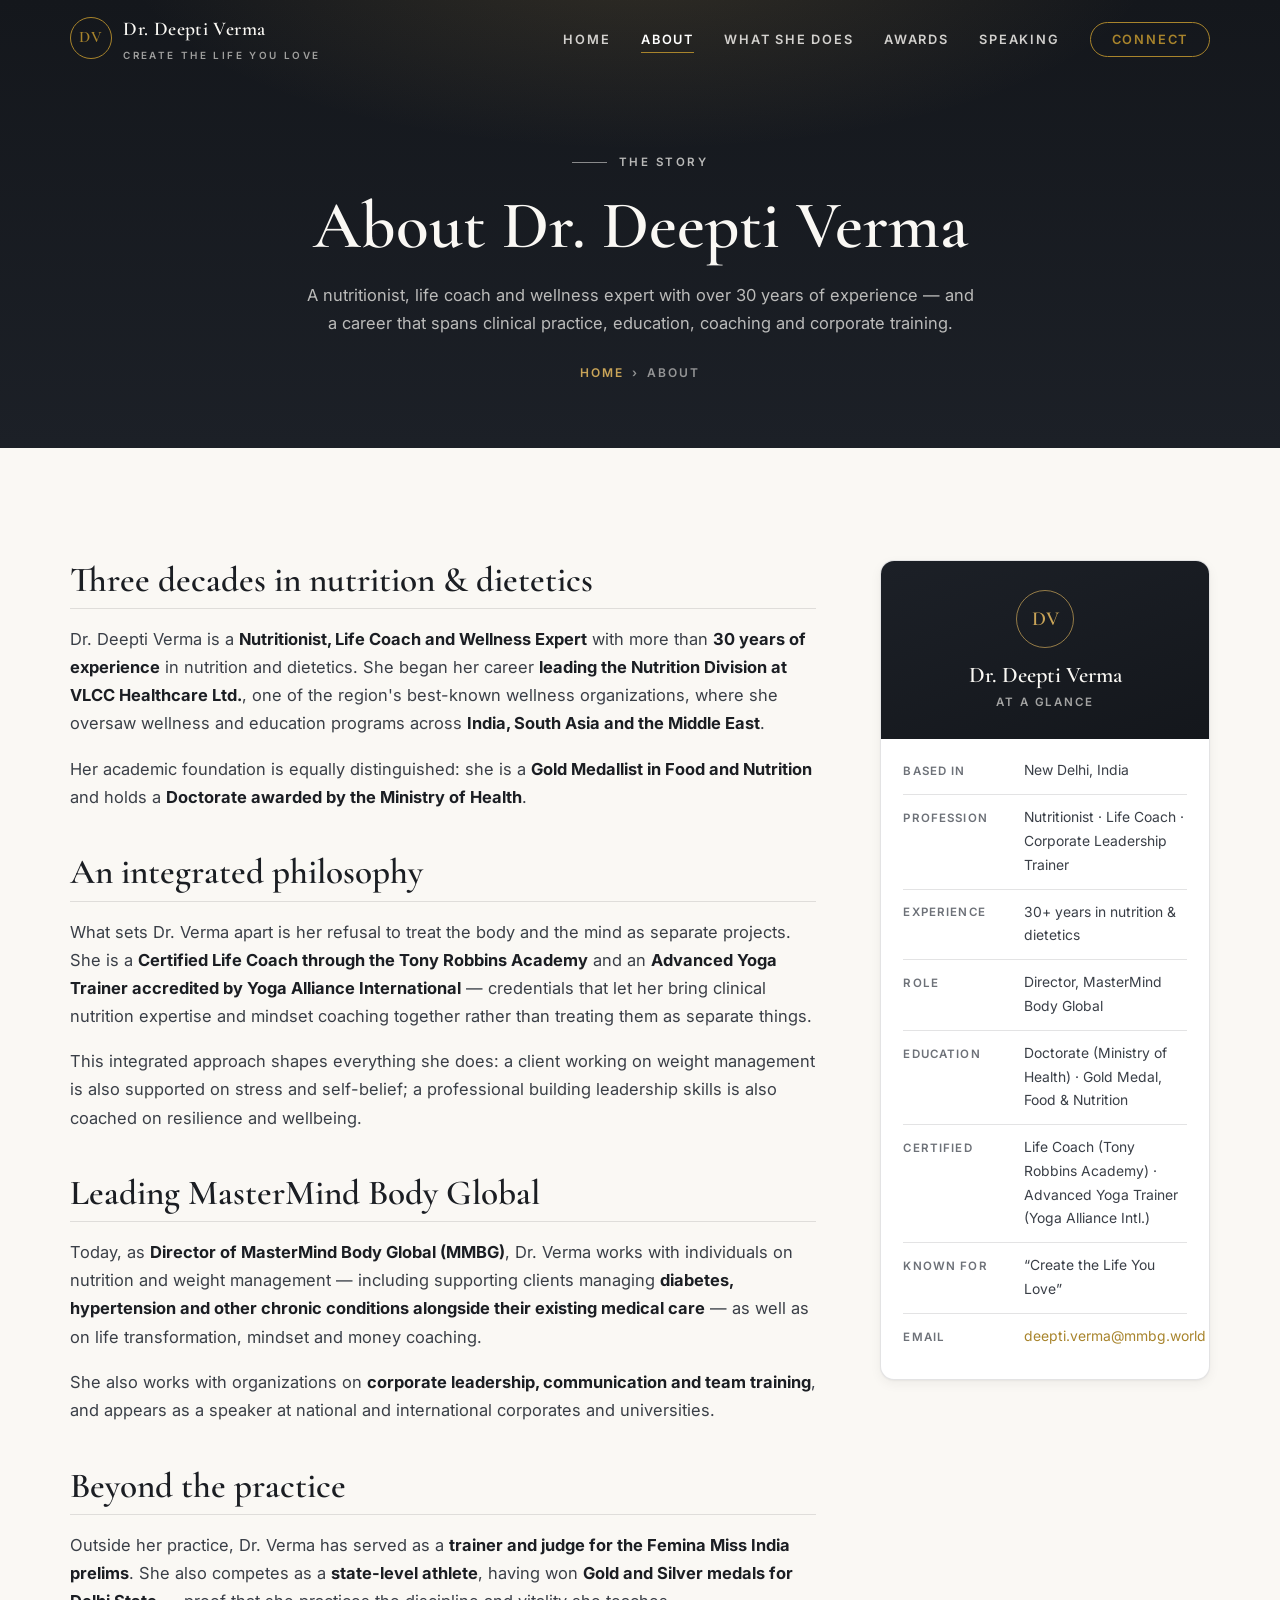
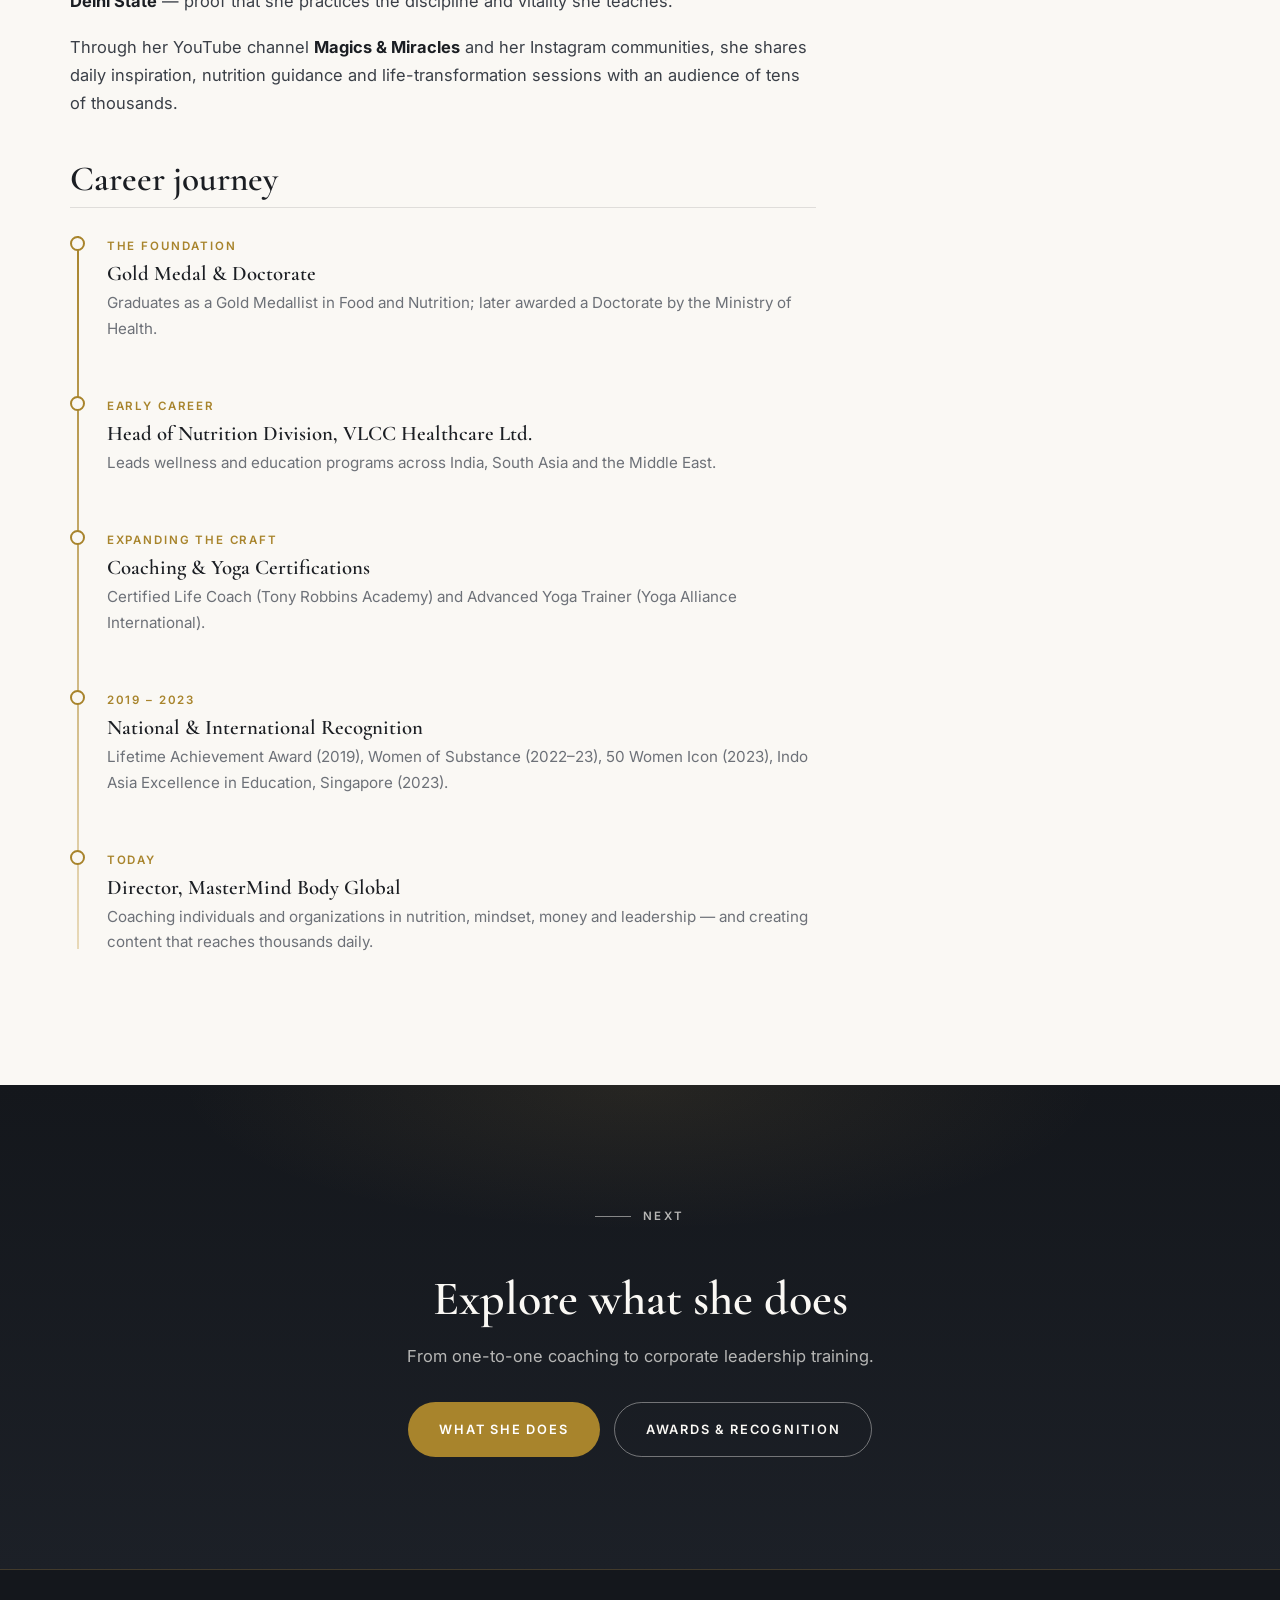
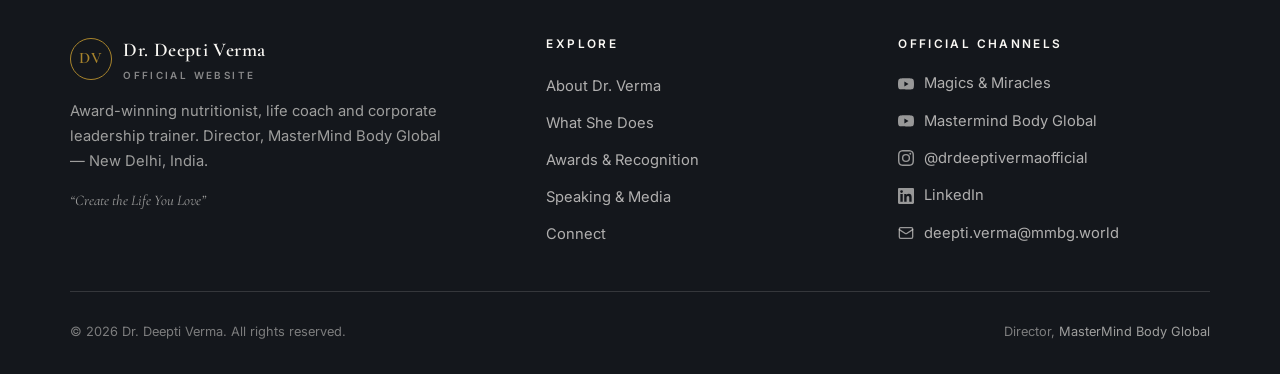
==== about/index.html @ 3877b1cb "Build official personal website for Dr. Deepti Verma Multi-page static site (home, about, services, " ====
<!DOCTYPE html>
<html lang="en">
<head>
  <meta charset="UTF-8">
  <meta name="viewport" content="width=device-width, initial-scale=1.0">
  <title>About — Dr. Deepti Verma | Nutritionist, Life Coach &amp; Wellness Expert</title>
  <meta name="description" content="The story of Dr. Deepti Verma — 30+ years in nutrition and dietetics, from leading the Nutrition Division at VLCC Healthcare to directing MasterMind Body Global. Doctorate, Gold Medallist, certified life coach and yoga trainer.">
  <link rel="canonical" href="https://www.drdeeptiverma.world/about/">
  <meta property="og:type" content="profile">
  <meta property="og:title" content="About Dr. Deepti Verma">
  <meta property="og:description" content="30+ years in nutrition and dietetics. Doctorate from the Ministry of Health, Certified Life Coach (Tony Robbins Academy), Director of MasterMind Body Global.">
  <meta property="og:url" content="https://www.drdeeptiverma.world/about/">
  <link rel="icon" type="image/svg+xml" href="../assets/favicon.svg">
  <link rel="preconnect" href="https://fonts.googleapis.com">
  <link rel="preconnect" href="https://fonts.gstatic.com" crossorigin>
  <link href="https://fonts.googleapis.com/css2?family=Cormorant+Garamond:ital,wght@0,500;0,600;1,500&family=Inter:wght@400;500;600&display=swap" rel="stylesheet">
  <link rel="stylesheet" href="../assets/css/style.css">
</head>
<body>

  <header class="site-header header-on-dark">
    <div class="wrap nav-bar">
      <a class="brand" href="../">
        <span class="seal">DV</span>
        <span>
          <span class="brand-name">Dr. Deepti Verma</span>
          <span class="brand-sub">Create the Life You Love</span>
        </span>
      </a>
      <nav aria-label="Primary">
        <ul class="nav-links" id="nav-links">
          <li><a href="../">Home</a></li>
          <li><a href="./" class="active">About</a></li>
          <li><a href="../services/">What She Does</a></li>
          <li><a href="../awards/">Awards</a></li>
          <li><a href="../speaking/">Speaking</a></li>
          <li><a href="../connect/" class="nav-cta">Connect</a></li>
        </ul>
      </nav>
      <button class="nav-toggle" aria-label="Open menu" aria-expanded="false" aria-controls="nav-links">
        <span></span><span></span><span></span>
      </button>
    </div>
  </header>

  <main>
    <section class="page-hero">
      <div class="wrap">
        <p class="eyebrow" style="justify-content: center;">The Story</p>
        <h1>About Dr. Deepti Verma</h1>
        <p>
          A nutritionist, life coach and wellness expert with over 30 years of experience —
          and a career that spans clinical practice, education, coaching and corporate training.
        </p>
        <nav class="breadcrumb" aria-label="Breadcrumb"><a href="../">Home</a><span>›</span><span>About</span></nav>
      </div>
    </section>

    <section class="section">
      <div class="wrap about-layout">
        <article class="article reveal">
          <h2>Three decades in nutrition &amp; dietetics</h2>
          <p>
            Dr. Deepti Verma is a <strong>Nutritionist, Life Coach and Wellness Expert</strong> with more than
            <strong>30 years of experience</strong> in nutrition and dietetics. She began her career
            <strong>leading the Nutrition Division at VLCC Healthcare Ltd.</strong>, one of the region's
            best-known wellness organizations, where she oversaw wellness and education programs across
            <strong>India, South Asia and the Middle East</strong>.
          </p>
          <p>
            Her academic foundation is equally distinguished: she is a <strong>Gold Medallist in Food and
            Nutrition</strong> and holds a <strong>Doctorate awarded by the Ministry of Health</strong>.
          </p>

          <h2>An integrated philosophy</h2>
          <p>
            What sets Dr. Verma apart is her refusal to treat the body and the mind as separate projects.
            She is a <strong>Certified Life Coach through the Tony Robbins Academy</strong> and an
            <strong>Advanced Yoga Trainer accredited by Yoga Alliance International</strong> — credentials
            that let her bring clinical nutrition expertise and mindset coaching together rather than
            treating them as separate things.
          </p>
          <p>
            This integrated approach shapes everything she does: a client working on weight management is
            also supported on stress and self-belief; a professional building leadership skills is also
            coached on resilience and wellbeing.
          </p>

          <h2>Leading MasterMind Body Global</h2>
          <p>
            Today, as <strong>Director of MasterMind Body Global (MMBG)</strong>, Dr. Verma works with
            individuals on nutrition and weight management — including supporting clients managing
            <strong>diabetes, hypertension and other chronic conditions alongside their existing medical
            care</strong> — as well as on life transformation, mindset and money coaching.
          </p>
          <p>
            She also works with organizations on <strong>corporate leadership, communication and team
            training</strong>, and appears as a speaker at national and international corporates and
            universities.
          </p>

          <h2>Beyond the practice</h2>
          <p>
            Outside her practice, Dr. Verma has served as a <strong>trainer and judge for the Femina Miss
            India prelims</strong>. She also competes as a <strong>state-level athlete</strong>, having won
            <strong>Gold and Silver medals for Delhi State</strong> — proof that she practices the
            discipline and vitality she teaches.
          </p>
          <p>
            Through her YouTube channel <strong>Magics &amp; Miracles</strong> and her Instagram
            communities, she shares daily inspiration, nutrition guidance and life-transformation
            sessions with an audience of tens of thousands.
          </p>

          <h2>Career journey</h2>
          <ul class="timeline">
            <li>
              <span class="t-label">The Foundation</span>
              <h3>Gold Medal &amp; Doctorate</h3>
              <p>Graduates as a Gold Medallist in Food and Nutrition; later awarded a Doctorate by the Ministry of Health.</p>
            </li>
            <li>
              <span class="t-label">Early Career</span>
              <h3>Head of Nutrition Division, VLCC Healthcare Ltd.</h3>
              <p>Leads wellness and education programs across India, South Asia and the Middle East.</p>
            </li>
            <li>
              <span class="t-label">Expanding the Craft</span>
              <h3>Coaching &amp; Yoga Certifications</h3>
              <p>Certified Life Coach (Tony Robbins Academy) and Advanced Yoga Trainer (Yoga Alliance International).</p>
            </li>
            <li>
              <span class="t-label">2019 – 2023</span>
              <h3>National &amp; International Recognition</h3>
              <p>Lifetime Achievement Award (2019), Women of Substance (2022–23), 50 Women Icon (2023), Indo Asia Excellence in Education, Singapore (2023).</p>
            </li>
            <li>
              <span class="t-label">Today</span>
              <h3>Director, MasterMind Body Global</h3>
              <p>Coaching individuals and organizations in nutrition, mindset, money and leadership — and creating content that reaches thousands daily.</p>
            </li>
          </ul>
        </article>

        <aside>
          <div class="infobox reveal">
            <div class="infobox-head">
              <div class="seal">DV</div>
              <h3>Dr. Deepti Verma</h3>
              <p>At a Glance</p>
            </div>
            <dl>
              <div class="row"><dt>Based in</dt><dd>New Delhi, India</dd></div>
              <div class="row"><dt>Profession</dt><dd>Nutritionist · Life Coach · Corporate Leadership Trainer</dd></div>
              <div class="row"><dt>Experience</dt><dd>30+ years in nutrition &amp; dietetics</dd></div>
              <div class="row"><dt>Role</dt><dd>Director, MasterMind Body Global</dd></div>
              <div class="row"><dt>Education</dt><dd>Doctorate (Ministry of Health) · Gold Medal, Food &amp; Nutrition</dd></div>
              <div class="row"><dt>Certified</dt><dd>Life Coach (Tony Robbins Academy) · Advanced Yoga Trainer (Yoga Alliance Intl.)</dd></div>
              <div class="row"><dt>Known for</dt><dd>“Create the Life You Love”</dd></div>
              <div class="row"><dt>Email</dt><dd><a href="mailto:deepti.verma@mmbg.world">deepti.verma@mmbg.world</a></dd></div>
            </dl>
          </div>
        </aside>
      </div>
    </section>

    <section class="section dark cta-band">
      <div class="wrap reveal">
        <p class="eyebrow" style="justify-content: center;">Next</p>
        <h2>Explore what she does</h2>
        <p>From one-to-one coaching to corporate leadership training.</p>
        <div class="hero-actions" style="margin-top: 0;">
          <a class="btn btn-gold" href="../services/">What She Does</a>
          <a class="btn btn-outline-light" href="../awards/">Awards &amp; Recognition</a>
        </div>
      </div>
    </section>
  </main>

  <footer class="site-footer">
    <div class="wrap">
      <div class="footer-grid">
        <div class="footer-brand">
          <a class="brand" href="../">
            <span class="seal">DV</span>
            <span>
              <span class="brand-name">Dr. Deepti Verma</span>
              <span class="brand-sub" style="color: rgba(250,248,244,0.5);">Official Website</span>
            </span>
          </a>
          <p>Award-winning nutritionist, life coach and corporate leadership trainer.
             Director, MasterMind Body Global — New Delhi, India.</p>
          <p class="footer-motto">“Create the Life You Love”</p>
        </div>
        <div>
          <h4>Explore</h4>
          <ul class="footer-links">
            <li><a href="./">About Dr. Verma</a></li>
            <li><a href="../services/">What She Does</a></li>
            <li><a href="../awards/">Awards &amp; Recognition</a></li>
            <li><a href="../speaking/">Speaking &amp; Media</a></li>
            <li><a href="../connect/">Connect</a></li>
          </ul>
        </div>
        <div>
          <h4>Official Channels</h4>
          <ul class="footer-links">
            <li><a href="https://www.youtube.com/@magicsmiraclesbydrdeeptiverma" target="_blank" rel="noopener">
              <svg viewBox="0 0 24 24" fill="currentColor" aria-hidden="true"><path d="M23.5 6.19a3.02 3.02 0 0 0-2.12-2.14C19.5 3.55 12 3.55 12 3.55s-7.5 0-9.38.5A3.02 3.02 0 0 0 .5 6.19C0 8.07 0 12 0 12s0 3.93.5 5.81a3.02 3.02 0 0 0 2.12 2.14c1.88.5 9.38.5 9.38.5s7.5 0 9.38-.5a3.02 3.02 0 0 0 2.12-2.14C24 15.93 24 12 24 12s0-3.93-.5-5.81zM9.55 15.57V8.43L15.82 12l-6.27 3.57z"/></svg>
              Magics &amp; Miracles</a></li>
            <li><a href="https://www.youtube.com/@MASTERMINDBODYGLOBAL" target="_blank" rel="noopener">
              <svg viewBox="0 0 24 24" fill="currentColor" aria-hidden="true"><path d="M23.5 6.19a3.02 3.02 0 0 0-2.12-2.14C19.5 3.55 12 3.55 12 3.55s-7.5 0-9.38.5A3.02 3.02 0 0 0 .5 6.19C0 8.07 0 12 0 12s0 3.93.5 5.81a3.02 3.02 0 0 0 2.12 2.14c1.88.5 9.38.5 9.38.5s7.5 0 9.38-.5a3.02 3.02 0 0 0 2.12-2.14C24 15.93 24 12 24 12s0-3.93-.5-5.81zM9.55 15.57V8.43L15.82 12l-6.27 3.57z"/></svg>
              Mastermind Body Global</a></li>
            <li><a href="https://www.instagram.com/drdeeptivermaofficial" target="_blank" rel="noopener">
              <svg viewBox="0 0 24 24" fill="currentColor" aria-hidden="true"><path d="M12 2.16c3.2 0 3.58.01 4.85.07 1.17.05 1.8.25 2.23.41.56.22.96.48 1.38.9.42.42.68.82.9 1.38.16.42.36 1.06.41 2.23.06 1.27.07 1.65.07 4.85s-.01 3.58-.07 4.85c-.05 1.17-.25 1.8-.41 2.23-.22.56-.48.96-.9 1.38-.42.42-.82.68-1.38.9-.42.16-1.06.36-2.23.41-1.27.06-1.65.07-4.85.07s-3.58-.01-4.85-.07c-1.17-.05-1.8-.25-2.23-.41a3.72 3.72 0 0 1-1.38-.9 3.72 3.72 0 0 1-.9-1.38c-.16-.42-.36-1.06-.41-2.23-.06-1.27-.07-1.65-.07-4.85s.01-3.58.07-4.85c.05-1.17.25-1.8.41-2.23.22-.56.48-.96.9-1.38.42-.42.82-.68 1.38-.9.42-.16 1.06-.36 2.23-.41 1.27-.06 1.65-.07 4.85-.07zM12 0C8.74 0 8.33.01 7.05.07 5.78.13 4.9.33 4.14.63a5.88 5.88 0 0 0-2.13 1.38A5.88 5.88 0 0 0 .63 4.14C.33 4.9.13 5.78.07 7.05.01 8.33 0 8.74 0 12s.01 3.67.07 4.95c.06 1.27.26 2.15.56 2.91.3.79.72 1.46 1.38 2.13a5.88 5.88 0 0 0 2.13 1.38c.76.3 1.64.5 2.91.56C8.33 23.99 8.74 24 12 24s3.67-.01 4.95-.07c1.27-.06 2.15-.26 2.91-.56a5.88 5.88 0 0 0 2.13-1.38 5.88 5.88 0 0 0 1.38-2.13c.3-.76.5-1.64.56-2.91.06-1.28.07-1.69.07-4.95s-.01-3.67-.07-4.95c-.06-1.27-.26-2.15-.56-2.91a5.88 5.88 0 0 0-1.38-2.13A5.88 5.88 0 0 0 19.86.63c-.76-.3-1.64-.5-2.91-.56C15.67.01 15.26 0 12 0zm0 5.84A6.16 6.16 0 1 0 12 18.16 6.16 6.16 0 0 0 12 5.84zm0 10.16A4 4 0 1 1 12 8a4 4 0 0 1 0 8zm6.4-11.85a1.44 1.44 0 1 1 0 2.88 1.44 1.44 0 0 1 0-2.88z"/></svg>
              @drdeeptivermaofficial</a></li>
            <li><a href="https://www.linkedin.com/in/deepti-verma-950991370/" target="_blank" rel="noopener">
              <svg viewBox="0 0 24 24" fill="currentColor" aria-hidden="true"><path d="M20.45 20.45h-3.55v-5.57c0-1.33-.03-3.04-1.85-3.04-1.86 0-2.14 1.45-2.14 2.94v5.67H9.35V9h3.41v1.56h.05a3.74 3.74 0 0 1 3.37-1.85c3.6 0 4.27 2.37 4.27 5.46v6.28zM5.34 7.43a2.06 2.06 0 1 1 0-4.12 2.06 2.06 0 0 1 0 4.12zM7.12 20.45H3.56V9h3.56v11.45zM22.23 0H1.77C.79 0 0 .77 0 1.72v20.55C0 23.23.79 24 1.77 24h20.45c.98 0 1.78-.77 1.78-1.72V1.72C24 .77 23.2 0 22.23 0z"/></svg>
              LinkedIn</a></li>
            <li><a href="mailto:deepti.verma@mmbg.world">
              <svg viewBox="0 0 24 24" fill="none" stroke="currentColor" stroke-width="2" stroke-linecap="round" stroke-linejoin="round" aria-hidden="true"><rect x="2" y="4" width="20" height="16" rx="2"/><path d="m22 7-8.97 5.7a1.94 1.94 0 0 1-2.06 0L2 7"/></svg>
              deepti.verma@mmbg.world</a></li>
          </ul>
        </div>
      </div>
      <div class="footer-bottom">
        <span>© <span data-year>2026</span> Dr. Deepti Verma. All rights reserved.</span>
        <span>Director, <a href="https://mmbg.world" target="_blank" rel="noopener">MasterMind Body Global</a></span>
      </div>
    </div>
  </footer>

  <script src="../assets/js/main.js"></script>
</body>
</html>
---- assets/css/style.css ----
/* ==========================================================================
   Dr. Deepti Verma — Official Personal Website
   Elegant editorial design system
   ========================================================================== */

:root {
  --ink: #1b1e23;
  --ink-soft: #3a3f47;
  --muted: #6d7178;
  --paper: #faf8f4;
  --paper-2: #f2eee6;
  --card: #ffffff;
  --dark: #14171c;
  --dark-2: #1c2027;
  --gold: #a8842c;
  --gold-bright: #c9a458;
  --gold-pale: #e8d9b8;
  --line: rgba(27, 30, 35, 0.12);
  --line-dark: rgba(250, 248, 244, 0.14);
  --serif: "Cormorant Garamond", "Times New Roman", serif;
  --sans: "Inter", "Segoe UI", Arial, sans-serif;
  --shadow-sm: 0 1px 2px rgba(20, 23, 28, 0.05), 0 4px 12px rgba(20, 23, 28, 0.05);
  --shadow-md: 0 2px 6px rgba(20, 23, 28, 0.06), 0 14px 34px rgba(20, 23, 28, 0.1);
  --radius: 14px;
  --wrap: 1140px;
}

*,
*::before,
*::after { box-sizing: border-box; margin: 0; padding: 0; }

html { scroll-behavior: smooth; }

body {
  font-family: var(--sans);
  font-size: 16.5px;
  line-height: 1.7;
  color: var(--ink);
  background: var(--paper);
  -webkit-font-smoothing: antialiased;
  text-rendering: optimizeLegibility;
}

img { max-width: 100%; display: block; }

a { color: var(--gold); text-decoration: none; }
a:hover { color: var(--ink); }

.wrap {
  width: min(var(--wrap), calc(100% - 2.5rem));
  margin-inline: auto;
}

/* --------------------------------------------------------------------------
   Typography
   -------------------------------------------------------------------------- */

h1, h2, h3, .display {
  font-family: var(--serif);
  font-weight: 600;
  line-height: 1.12;
  color: inherit;
}

.eyebrow {
  display: inline-flex;
  align-items: center;
  gap: 0.75rem;
  font-size: 0.72rem;
  font-weight: 600;
  letter-spacing: 0.22em;
  text-transform: uppercase;
  color: var(--gold);
}

.eyebrow::before {
  content: "";
  width: 2.2rem;
  height: 1px;
  background: currentColor;
  opacity: 0.7;
}

.section-head { max-width: 44rem; margin-bottom: 2.75rem; }
.section-head h2 { font-size: clamp(2rem, 4vw, 2.9rem); margin: 0.9rem 0 0.9rem; }
.section-head p { color: var(--muted); font-size: 1.02rem; }

.center { text-align: center; }
.center .section-head { margin-inline: auto; }
.center .eyebrow { justify-content: center; }

/* --------------------------------------------------------------------------
   Header / navigation
   -------------------------------------------------------------------------- */

.site-header {
  position: fixed;
  inset: 0 0 auto 0;
  z-index: 60;
  transition: background 0.35s ease, box-shadow 0.35s ease, border-color 0.35s ease;
  border-bottom: 1px solid transparent;
}

.site-header.solid {
  background: rgba(250, 248, 244, 0.92);
  backdrop-filter: blur(14px);
  -webkit-backdrop-filter: blur(14px);
  border-bottom-color: var(--line);
}

.nav-bar {
  display: flex;
  align-items: center;
  justify-content: space-between;
  gap: 1rem;
  height: 76px;
}

.brand {
  display: inline-flex;
  align-items: center;
  gap: 0.7rem;
  color: inherit;
}
.brand:hover { color: inherit; }

.brand .seal {
  width: 42px;
  height: 42px;
  border-radius: 50%;
  border: 1px solid var(--gold);
  display: grid;
  place-items: center;
  font-family: var(--serif);
  font-size: 1rem;
  font-weight: 600;
  color: var(--gold);
  letter-spacing: 0.04em;
  flex: none;
}

.brand .brand-name {
  font-family: var(--serif);
  font-size: 1.22rem;
  font-weight: 600;
  letter-spacing: 0.02em;
  white-space: nowrap;
}

.brand .brand-sub {
  display: block;
  font-family: var(--sans);
  font-size: 0.62rem;
  font-weight: 600;
  letter-spacing: 0.24em;
  text-transform: uppercase;
  color: var(--muted);
  margin-top: 0.05rem;
}

.nav-links {
  display: flex;
  align-items: center;
  gap: 1.9rem;
  list-style: none;
}

.nav-links a {
  font-size: 0.8rem;
  font-weight: 600;
  letter-spacing: 0.14em;
  text-transform: uppercase;
  color: var(--ink-soft);
  padding: 0.4rem 0;
  position: relative;
}

.nav-links a::after {
  content: "";
  position: absolute;
  left: 0;
  bottom: 0;
  width: 100%;
  height: 1.5px;
  background: var(--gold);
  transform: scaleX(0);
  transform-origin: left;
  transition: transform 0.3s ease;
}

.nav-links a:hover { color: var(--ink); }
.nav-links a:hover::after,
.nav-links a.active::after { transform: scaleX(1); }
.nav-links a.active { color: var(--ink); }

.nav-cta {
  border: 1px solid var(--gold);
  border-radius: 999px;
  padding: 0.55rem 1.3rem !important;
  color: var(--gold) !important;
  transition: background 0.3s ease, color 0.3s ease;
}
.nav-cta::after { display: none; }
.nav-cta:hover { background: var(--gold); color: #fff !important; }

/* header over dark hero (before scroll) */
.header-on-dark:not(.solid) .nav-links a { color: rgba(250, 248, 244, 0.82); }
.header-on-dark:not(.solid) .nav-links a:hover,
.header-on-dark:not(.solid) .nav-links a.active { color: #fff; }
.header-on-dark:not(.solid) .brand { color: #faf8f4; }
.header-on-dark:not(.solid) .brand .brand-sub { color: rgba(250, 248, 244, 0.6); }
.header-on-dark:not(.solid) .nav-toggle span { background: #faf8f4; }

.nav-toggle {
  display: none;
  flex-direction: column;
  justify-content: center;
  gap: 5px;
  width: 44px;
  height: 44px;
  padding: 10px;
  background: none;
  border: 0;
  cursor: pointer;
  z-index: 70;
}

.nav-toggle span {
  display: block;
  height: 2px;
  width: 100%;
  background: var(--ink);
  border-radius: 2px;
  transition: transform 0.3s ease, opacity 0.3s ease;
}

/* --------------------------------------------------------------------------
   Hero (home)
   -------------------------------------------------------------------------- */

.hero {
  position: relative;
  background:
    radial-gradient(ellipse 70% 55% at 50% -5%, rgba(201, 164, 88, 0.16), transparent 60%),
    radial-gradient(ellipse 45% 40% at 85% 100%, rgba(201, 164, 88, 0.08), transparent 65%),
    linear-gradient(180deg, var(--dark) 0%, var(--dark-2) 100%);
  color: #faf8f4;
  text-align: center;
  padding: clamp(9rem, 16vh, 12rem) 0 clamp(5rem, 9vh, 7.5rem);
  overflow: hidden;
}

.hero::before {
  content: "";
  position: absolute;
  inset: 0;
  background-image:
    linear-gradient(rgba(250, 248, 244, 0.03) 1px, transparent 1px),
    linear-gradient(90deg, rgba(250, 248, 244, 0.03) 1px, transparent 1px);
  background-size: 72px 72px;
  mask-image: radial-gradient(ellipse 80% 70% at 50% 30%, #000 30%, transparent 75%);
  -webkit-mask-image: radial-gradient(ellipse 80% 70% at 50% 30%, #000 30%, transparent 75%);
  pointer-events: none;
}

.hero > .wrap { position: relative; }

.hero .hero-seal {
  width: 84px;
  height: 84px;
  margin: 0 auto 1.9rem;
  border-radius: 50%;
  border: 1px solid rgba(201, 164, 88, 0.65);
  outline: 1px solid rgba(201, 164, 88, 0.22);
  outline-offset: 5px;
  display: grid;
  place-items: center;
  font-family: var(--serif);
  font-size: 1.7rem;
  font-weight: 600;
  color: var(--gold-bright);
}

.hero .hero-kicker {
  font-size: 0.78rem;
  font-weight: 600;
  letter-spacing: 0.32em;
  text-transform: uppercase;
  color: var(--gold-bright);
}

.hero h1 {
  font-size: clamp(3rem, 9vw, 5.6rem);
  font-weight: 600;
  margin: 1.1rem 0 0.6rem;
  letter-spacing: 0.01em;
}

.hero .hero-motto {
  font-family: var(--serif);
  font-style: italic;
  font-size: clamp(1.25rem, 2.6vw, 1.7rem);
  color: var(--gold-pale);
}

.hero .hero-sub {
  max-width: 40rem;
  margin: 1.4rem auto 0;
  color: rgba(250, 248, 244, 0.72);
  font-size: 1.02rem;
}

.hero-roles {
  display: flex;
  flex-wrap: wrap;
  justify-content: center;
  gap: 0.55rem;
  margin-top: 1.9rem;
  padding: 0;
  list-style: none;
}

.hero-roles li {
  font-size: 0.74rem;
  font-weight: 600;
  letter-spacing: 0.16em;
  text-transform: uppercase;
  color: rgba(250, 248, 244, 0.85);
  border: 1px solid var(--line-dark);
  border-radius: 999px;
  padding: 0.45rem 1.05rem;
  background: rgba(250, 248, 244, 0.04);
}

.hero-actions {
  display: flex;
  flex-wrap: wrap;
  justify-content: center;
  gap: 0.9rem;
  margin-top: 2.4rem;
}

/* --------------------------------------------------------------------------
   Buttons
   -------------------------------------------------------------------------- */

.btn {
  display: inline-flex;
  align-items: center;
  justify-content: center;
  gap: 0.55rem;
  font-family: var(--sans);
  font-size: 0.8rem;
  font-weight: 600;
  letter-spacing: 0.14em;
  text-transform: uppercase;
  border-radius: 999px;
  padding: 0.95rem 1.9rem;
  border: 1px solid transparent;
  cursor: pointer;
  transition: transform 0.25s ease, background 0.25s ease, color 0.25s ease, border-color 0.25s ease, box-shadow 0.25s ease;
}

.btn:hover { transform: translateY(-2px); }

.btn-gold { background: var(--gold); color: #fff; }
.btn-gold:hover { background: var(--gold-bright); color: #fff; box-shadow: 0 10px 26px rgba(168, 132, 44, 0.35); }

.btn-outline-light { border-color: rgba(250, 248, 244, 0.4); color: #faf8f4; }
.btn-outline-light:hover { border-color: #faf8f4; color: #faf8f4; background: rgba(250, 248, 244, 0.08); }

.btn-outline { border-color: var(--gold); color: var(--gold); }
.btn-outline:hover { background: var(--gold); color: #fff; }

.btn svg { width: 15px; height: 15px; flex: none; }

/* --------------------------------------------------------------------------
   Sections
   -------------------------------------------------------------------------- */

.section { padding: clamp(4.5rem, 9vw, 7rem) 0; }
.section.tinted { background: var(--paper-2); }
.section.dark {
  background:
    radial-gradient(ellipse 60% 50% at 50% 0%, rgba(201, 164, 88, 0.1), transparent 60%),
    linear-gradient(180deg, var(--dark) 0%, var(--dark-2) 100%);
  color: #faf8f4;
}
.section.dark .section-head p { color: rgba(250, 248, 244, 0.68); }

/* Stats band */
.stats-band {
  background: var(--dark);
  color: #faf8f4;
  border-top: 1px solid rgba(201, 164, 88, 0.25);
}

.stats-grid {
  display: grid;
  grid-template-columns: repeat(4, 1fr);
  gap: 1px;
  background: var(--line-dark);
  border-inline: 1px solid var(--line-dark);
}

.stat {
  background: var(--dark);
  padding: 2.4rem 1.2rem;
  text-align: center;
}

.stat .stat-num {
  font-family: var(--serif);
  font-size: clamp(2.1rem, 4vw, 2.9rem);
  font-weight: 600;
  color: var(--gold-bright);
  line-height: 1;
}

.stat .stat-label {
  margin-top: 0.65rem;
  font-size: 0.72rem;
  font-weight: 600;
  letter-spacing: 0.18em;
  text-transform: uppercase;
  color: rgba(250, 248, 244, 0.62);
}

/* Cards */
.card-grid {
  display: grid;
  grid-template-columns: repeat(3, 1fr);
  gap: 1.4rem;
}

.card-grid.two { grid-template-columns: repeat(2, 1fr); }

.card {
  position: relative;
  background: var(--card);
  border: 1px solid var(--line);
  border-radius: var(--radius);
  padding: 2.1rem 1.9rem;
  box-shadow: var(--shadow-sm);
  transition: transform 0.3s ease, box-shadow 0.3s ease;
  overflow: hidden;
}

.card::before {
  content: "";
  position: absolute;
  top: 0;
  left: 0;
  right: 0;
  height: 3px;
  background: linear-gradient(90deg, var(--gold), var(--gold-pale));
  opacity: 0;
  transition: opacity 0.3s ease;
}

.card:hover { transform: translateY(-5px); box-shadow: var(--shadow-md); }
.card:hover::before { opacity: 1; }

.card .card-icon {
  width: 52px;
  height: 52px;
  border-radius: 13px;
  display: grid;
  place-items: center;
  background: linear-gradient(135deg, rgba(168, 132, 44, 0.12), rgba(201, 164, 88, 0.2));
  color: var(--gold);
  margin-bottom: 1.3rem;
}
.card .card-icon svg { width: 24px; height: 24px; }

.card h3 { font-size: 1.45rem; margin-bottom: 0.6rem; }
.card p { color: var(--muted); font-size: 0.95rem; }

.card .card-link {
  display: inline-flex;
  align-items: center;
  gap: 0.4rem;
  margin-top: 1.1rem;
  font-size: 0.78rem;
  font-weight: 600;
  letter-spacing: 0.13em;
  text-transform: uppercase;
}
.card .card-link svg { width: 13px; height: 13px; transition: transform 0.25s ease; }
.card .card-link:hover svg { transform: translateX(4px); }

.tag-list {
  display: flex;
  flex-wrap: wrap;
  gap: 0.45rem;
  margin-top: 1.1rem;
  list-style: none;
}

.tag-list li {
  font-size: 0.74rem;
  font-weight: 500;
  color: var(--ink-soft);
  background: var(--paper-2);
  border: 1px solid var(--line);
  border-radius: 999px;
  padding: 0.3rem 0.8rem;
}

/* Split intro */
.split {
  display: grid;
  grid-template-columns: 1fr 1fr;
  gap: clamp(2.5rem, 6vw, 5rem);
  align-items: center;
}

.split .split-media { position: relative; }

.portrait-frame {
  position: relative;
  border-radius: var(--radius);
  overflow: hidden;
  background:
    radial-gradient(ellipse 80% 60% at 50% 0%, rgba(201, 164, 88, 0.25), transparent 65%),
    linear-gradient(160deg, var(--dark-2), var(--dark));
  aspect-ratio: 4 / 4.6;
  display: grid;
  place-items: center;
  color: var(--gold-bright);
  box-shadow: var(--shadow-md);
}

.portrait-frame::after {
  content: "";
  position: absolute;
  inset: 14px;
  border: 1px solid rgba(201, 164, 88, 0.35);
  border-radius: calc(var(--radius) - 6px);
  pointer-events: none;
}

.portrait-frame .portrait-mono {
  font-family: var(--serif);
  font-size: clamp(4rem, 9vw, 6.5rem);
  font-weight: 600;
  letter-spacing: 0.05em;
}

.portrait-frame figcaption {
  position: absolute;
  bottom: 1.6rem;
  left: 0;
  right: 0;
  text-align: center;
  font-size: 0.72rem;
  font-weight: 600;
  letter-spacing: 0.24em;
  text-transform: uppercase;
  color: rgba(250, 248, 244, 0.65);
}

.lead {
  font-family: var(--serif);
  font-size: 1.35rem;
  line-height: 1.55;
  color: var(--ink-soft);
}

.checklist { list-style: none; margin-top: 1.4rem; display: grid; gap: 0.7rem; }

.checklist li {
  display: flex;
  gap: 0.75rem;
  align-items: flex-start;
  color: var(--ink-soft);
  font-size: 0.98rem;
}

.checklist svg { width: 19px; height: 19px; color: var(--gold); flex: none; margin-top: 0.25rem; }

/* Quote band */
.quote-band { text-align: center; }

.quote-band blockquote {
  font-family: var(--serif);
  font-style: italic;
  font-size: clamp(1.6rem, 3.6vw, 2.4rem);
  line-height: 1.4;
  max-width: 46rem;
  margin: 0 auto;
  color: var(--gold-pale);
}

.quote-band cite {
  display: block;
  margin-top: 1.4rem;
  font-family: var(--sans);
  font-style: normal;
  font-size: 0.75rem;
  font-weight: 600;
  letter-spacing: 0.22em;
  text-transform: uppercase;
  color: rgba(250, 248, 244, 0.6);
}

/* --------------------------------------------------------------------------
   Page hero (inner pages)
   -------------------------------------------------------------------------- */

.page-hero {
  background:
    radial-gradient(ellipse 65% 70% at 50% -10%, rgba(201, 164, 88, 0.16), transparent 62%),
    linear-gradient(180deg, var(--dark) 0%, var(--dark-2) 100%);
  color: #faf8f4;
  text-align: center;
  padding: clamp(8rem, 15vh, 10.5rem) 0 clamp(3.5rem, 7vh, 5.5rem);
}

.page-hero h1 { font-size: clamp(2.6rem, 6vw, 4.2rem); margin-top: 1rem; }

.page-hero p {
  max-width: 42rem;
  margin: 1.1rem auto 0;
  color: rgba(250, 248, 244, 0.72);
}

.breadcrumb {
  display: inline-flex;
  gap: 0.5rem;
  align-items: center;
  font-size: 0.75rem;
  font-weight: 600;
  letter-spacing: 0.16em;
  text-transform: uppercase;
  color: rgba(250, 248, 244, 0.55);
  margin-top: 1.6rem;
}
.breadcrumb a { color: var(--gold-bright); }

/* --------------------------------------------------------------------------
   About page
   -------------------------------------------------------------------------- */

.about-layout {
  display: grid;
  grid-template-columns: minmax(0, 1fr) 330px;
  gap: clamp(2.5rem, 5vw, 4rem);
  align-items: start;
}

.article h2 {
  font-size: clamp(1.7rem, 3vw, 2.2rem);
  margin: 2.6rem 0 1rem;
  padding-bottom: 0.55rem;
  border-bottom: 1px solid var(--line);
}

.article h2:first-of-type { margin-top: 0; }
.article p { margin-bottom: 1.1rem; color: var(--ink-soft); }
.article strong { color: var(--ink); }

.infobox {
  position: sticky;
  top: 100px;
  background: var(--card);
  border: 1px solid var(--line);
  border-radius: var(--radius);
  overflow: hidden;
  box-shadow: var(--shadow-sm);
}

.infobox .infobox-head {
  background: linear-gradient(160deg, var(--dark-2), var(--dark));
  color: #faf8f4;
  text-align: center;
  padding: 1.8rem 1.4rem 1.6rem;
}

.infobox .infobox-head .seal {
  width: 58px;
  height: 58px;
  margin: 0 auto 0.9rem;
  border-radius: 50%;
  border: 1px solid rgba(201, 164, 88, 0.7);
  display: grid;
  place-items: center;
  font-family: var(--serif);
  font-size: 1.25rem;
  font-weight: 600;
  color: var(--gold-bright);
}

.infobox .infobox-head h3 { font-size: 1.4rem; }
.infobox .infobox-head p {
  font-size: 0.72rem;
  font-weight: 600;
  letter-spacing: 0.16em;
  text-transform: uppercase;
  color: rgba(250, 248, 244, 0.62);
  margin-top: 0.4rem;
}

.infobox dl { padding: 0.6rem 1.4rem 1.2rem; }

.infobox .row {
  display: grid;
  grid-template-columns: 108px 1fr;
  gap: 0.8rem;
  padding: 0.7rem 0;
  border-bottom: 1px solid var(--line);
  font-size: 0.87rem;
}

.infobox .row:last-child { border-bottom: 0; }

.infobox dt {
  font-weight: 600;
  font-size: 0.72rem;
  letter-spacing: 0.1em;
  text-transform: uppercase;
  color: var(--muted);
  padding-top: 0.15rem;
}

.infobox dd { color: var(--ink-soft); }

/* Timeline */
.timeline { list-style: none; position: relative; margin-top: 1.4rem; }

.timeline::before {
  content: "";
  position: absolute;
  left: 7px;
  top: 6px;
  bottom: 6px;
  width: 1.5px;
  background: linear-gradient(180deg, var(--gold), var(--gold-pale));
}

.timeline li { position: relative; padding: 0 0 1.9rem 2.3rem; }
.timeline li:last-child { padding-bottom: 0; }

.timeline li::before {
  content: "";
  position: absolute;
  left: 0;
  top: 6px;
  width: 15px;
  height: 15px;
  border-radius: 50%;
  background: var(--paper);
  border: 2.5px solid var(--gold);
}

.timeline .t-label {
  font-size: 0.72rem;
  font-weight: 600;
  letter-spacing: 0.16em;
  text-transform: uppercase;
  color: var(--gold);
}

.timeline h3 { font-size: 1.3rem; margin: 0.25rem 0 0.3rem; }
.timeline p { color: var(--muted); font-size: 0.95rem; }

/* --------------------------------------------------------------------------
   Awards page
   -------------------------------------------------------------------------- */

.award-grid { display: grid; grid-template-columns: repeat(2, 1fr); gap: 1.4rem; }

.award-card {
  display: flex;
  gap: 1.4rem;
  align-items: flex-start;
  background: var(--card);
  border: 1px solid var(--line);
  border-radius: var(--radius);
  padding: 1.9rem;
  box-shadow: var(--shadow-sm);
  transition: transform 0.3s ease, box-shadow 0.3s ease;
}

.award-card:hover { transform: translateY(-4px); box-shadow: var(--shadow-md); }

.award-year {
  flex: none;
  font-family: var(--serif);
  font-size: 1.5rem;
  font-weight: 600;
  color: var(--gold);
  border-right: 1px solid var(--line);
  padding-right: 1.3rem;
  min-width: 5.4rem;
  text-align: center;
  line-height: 1.2;
}

.award-card h3 { font-size: 1.35rem; margin-bottom: 0.35rem; }
.award-card p { color: var(--muted); font-size: 0.93rem; }

/* --------------------------------------------------------------------------
   Connect page
   -------------------------------------------------------------------------- */

.connect-group { margin-bottom: 3rem; }
.connect-group:last-child { margin-bottom: 0; }

.connect-group .group-label {
  display: flex;
  align-items: center;
  gap: 0.7rem;
  font-size: 0.76rem;
  font-weight: 600;
  letter-spacing: 0.2em;
  text-transform: uppercase;
  color: var(--muted);
  margin-bottom: 1.2rem;
}

.connect-group .group-label svg { width: 18px; height: 18px; color: var(--gold); }

.connect-list { display: grid; gap: 0.9rem; }

.connect-card {
  display: flex;
  align-items: center;
  gap: 1.2rem;
  background: var(--card);
  border: 1px solid var(--line);
  border-radius: var(--radius);
  padding: 1.25rem 1.5rem;
  box-shadow: var(--shadow-sm);
  color: inherit;
  transition: transform 0.28s ease, box-shadow 0.28s ease, border-color 0.28s ease;
}

.connect-card:hover {
  transform: translateY(-3px);
  box-shadow: var(--shadow-md);
  border-color: rgba(168, 132, 44, 0.45);
  color: inherit;
}

.connect-card .platform-icon {
  flex: none;
  width: 52px;
  height: 52px;
  border-radius: 13px;
  display: grid;
  place-items: center;
  color: #fff;
}
.connect-card .platform-icon svg { width: 26px; height: 26px; }

.pi-youtube { background: linear-gradient(135deg, #ff0000, #c4302b); }
.pi-instagram { background: linear-gradient(45deg, #f9ce34, #ee2a7b 50%, #6228d7); }
.pi-linkedin { background: #0a66c2; }
.pi-mail { background: linear-gradient(135deg, #a8842c, #c9a458); }
.pi-whatsapp { background: #25d366; }
.pi-web { background: linear-gradient(135deg, #1c2027, #3a3f47); }

.connect-card .connect-body { min-width: 0; }
.connect-card h3 { font-size: 1.25rem; }
.connect-card h3 span {
  font-family: var(--sans);
  font-size: 0.72rem;
  font-weight: 600;
  letter-spacing: 0.1em;
  text-transform: uppercase;
  color: var(--gold);
  margin-left: 0.5rem;
}
.connect-card p { color: var(--muted); font-size: 0.88rem; margin-top: 0.15rem; }

.connect-card .chev { margin-left: auto; flex: none; color: var(--muted); }
.connect-card .chev svg { width: 18px; height: 18px; transition: transform 0.25s ease; }
.connect-card:hover .chev svg { transform: translateX(4px); color: var(--gold); }

/* --------------------------------------------------------------------------
   CTA band
   -------------------------------------------------------------------------- */

.cta-band { text-align: center; }
.cta-band h2 { font-size: clamp(2rem, 4.5vw, 3rem); max-width: 34rem; margin: 0.9rem auto 1rem; }
.cta-band p { max-width: 36rem; margin: 0 auto 2rem; color: rgba(250, 248, 244, 0.7); }

/* --------------------------------------------------------------------------
   Footer
   -------------------------------------------------------------------------- */

.site-footer {
  background: var(--dark);
  color: rgba(250, 248, 244, 0.75);
  padding: 4rem 0 2rem;
  border-top: 1px solid rgba(201, 164, 88, 0.25);
}

.footer-grid {
  display: grid;
  grid-template-columns: 1.4fr 1fr 1fr;
  gap: 2.5rem;
  padding-bottom: 2.6rem;
  border-bottom: 1px solid var(--line-dark);
}

.footer-brand .brand { color: #faf8f4; margin-bottom: 0.9rem; }
.footer-brand p { font-size: 0.92rem; max-width: 24rem; color: rgba(250, 248, 244, 0.6); }

.footer-motto {
  font-family: var(--serif);
  font-style: italic;
  font-size: 1.15rem;
  color: var(--gold-pale);
  margin-top: 0.9rem;
}

.site-footer h4 {
  font-family: var(--sans);
  font-size: 0.74rem;
  font-weight: 600;
  letter-spacing: 0.2em;
  text-transform: uppercase;
  color: #faf8f4;
  margin-bottom: 1.1rem;
}

.footer-links { list-style: none; display: grid; gap: 0.55rem; }

.footer-links a {
  color: rgba(250, 248, 244, 0.68);
  font-size: 0.92rem;
  display: inline-flex;
  align-items: center;
  gap: 0.6rem;
}

.footer-links a:hover { color: var(--gold-bright); }
.footer-links svg { width: 16px; height: 16px; flex: none; opacity: 0.85; }

.footer-bottom {
  display: flex;
  flex-wrap: wrap;
  justify-content: space-between;
  gap: 0.8rem;
  padding-top: 1.8rem;
  font-size: 0.8rem;
  color: rgba(250, 248, 244, 0.45);
}

.footer-bottom a { color: rgba(250, 248, 244, 0.6); }
.footer-bottom a:hover { color: var(--gold-bright); }

/* --------------------------------------------------------------------------
   Reveal animation
   -------------------------------------------------------------------------- */

.reveal {
  opacity: 0;
  transform: translateY(26px);
  transition: opacity 0.7s ease, transform 0.7s ease;
}

.reveal.visible { opacity: 1; transform: none; }

@media (prefers-reduced-motion: reduce) {
  html { scroll-behavior: auto; }
  .reveal { opacity: 1; transform: none; transition: none; }
  .btn:hover, .card:hover, .award-card:hover, .connect-card:hover { transform: none; }
}

/* --------------------------------------------------------------------------
   Responsive
   -------------------------------------------------------------------------- */

@media (max-width: 1020px) {
  .card-grid { grid-template-columns: repeat(2, 1fr); }
  .stats-grid { grid-template-columns: repeat(2, 1fr); }
  .about-layout { grid-template-columns: 1fr; }
  .infobox { position: static; max-width: 30rem; }
}

@media (max-width: 880px) {
  .nav-links {
    position: fixed;
    inset: 0;
    z-index: 65;
    flex-direction: column;
    justify-content: center;
    gap: 1.6rem;
    background: rgba(20, 23, 28, 0.97);
    backdrop-filter: blur(10px);
    -webkit-backdrop-filter: blur(10px);
    opacity: 0;
    visibility: hidden;
    transition: opacity 0.35s ease, visibility 0.35s ease;
  }

  .nav-links.open { opacity: 1; visibility: visible; }

  .nav-links a {
    color: rgba(250, 248, 244, 0.85) !important;
    font-size: 1rem;
  }

  .nav-links a.active { color: #fff !important; }

  .nav-cta { border-color: var(--gold-bright); color: var(--gold-bright) !important; }

  .nav-toggle { display: flex; }

  body.nav-open { overflow: hidden; }
  body.nav-open .nav-toggle span { background: #faf8f4; }
  body.nav-open .nav-toggle span:nth-child(1) { transform: translateY(7px) rotate(45deg); }
  body.nav-open .nav-toggle span:nth-child(2) { opacity: 0; }
  body.nav-open .nav-toggle span:nth-child(3) { transform: translateY(-7px) rotate(-45deg); }

  .split { grid-template-columns: 1fr; }
  .split .split-media { max-width: 26rem; margin-inline: auto; }
  .footer-grid { grid-template-columns: 1fr; gap: 2rem; }
}

@media (max-width: 640px) {
  body { font-size: 16px; }
  .card-grid, .card-grid.two, .award-grid { grid-template-columns: 1fr; }
  .stats-grid { grid-template-columns: repeat(2, 1fr); border-inline: 0; }
  .brand .brand-name { font-size: 1.05rem; }
  .brand .brand-sub { letter-spacing: 0.18em; }
  .award-card { flex-direction: column; gap: 0.9rem; }
  .award-year { border-right: 0; border-bottom: 1px solid var(--line); padding: 0 0 0.7rem; text-align: left; min-width: 0; }
  .connect-card { padding: 1.1rem 1.15rem; gap: 0.95rem; }
  .connect-card .platform-icon { width: 46px; height: 46px; }
  .hero-actions .btn, .cta-band .btn { width: 100%; max-width: 20rem; }
}
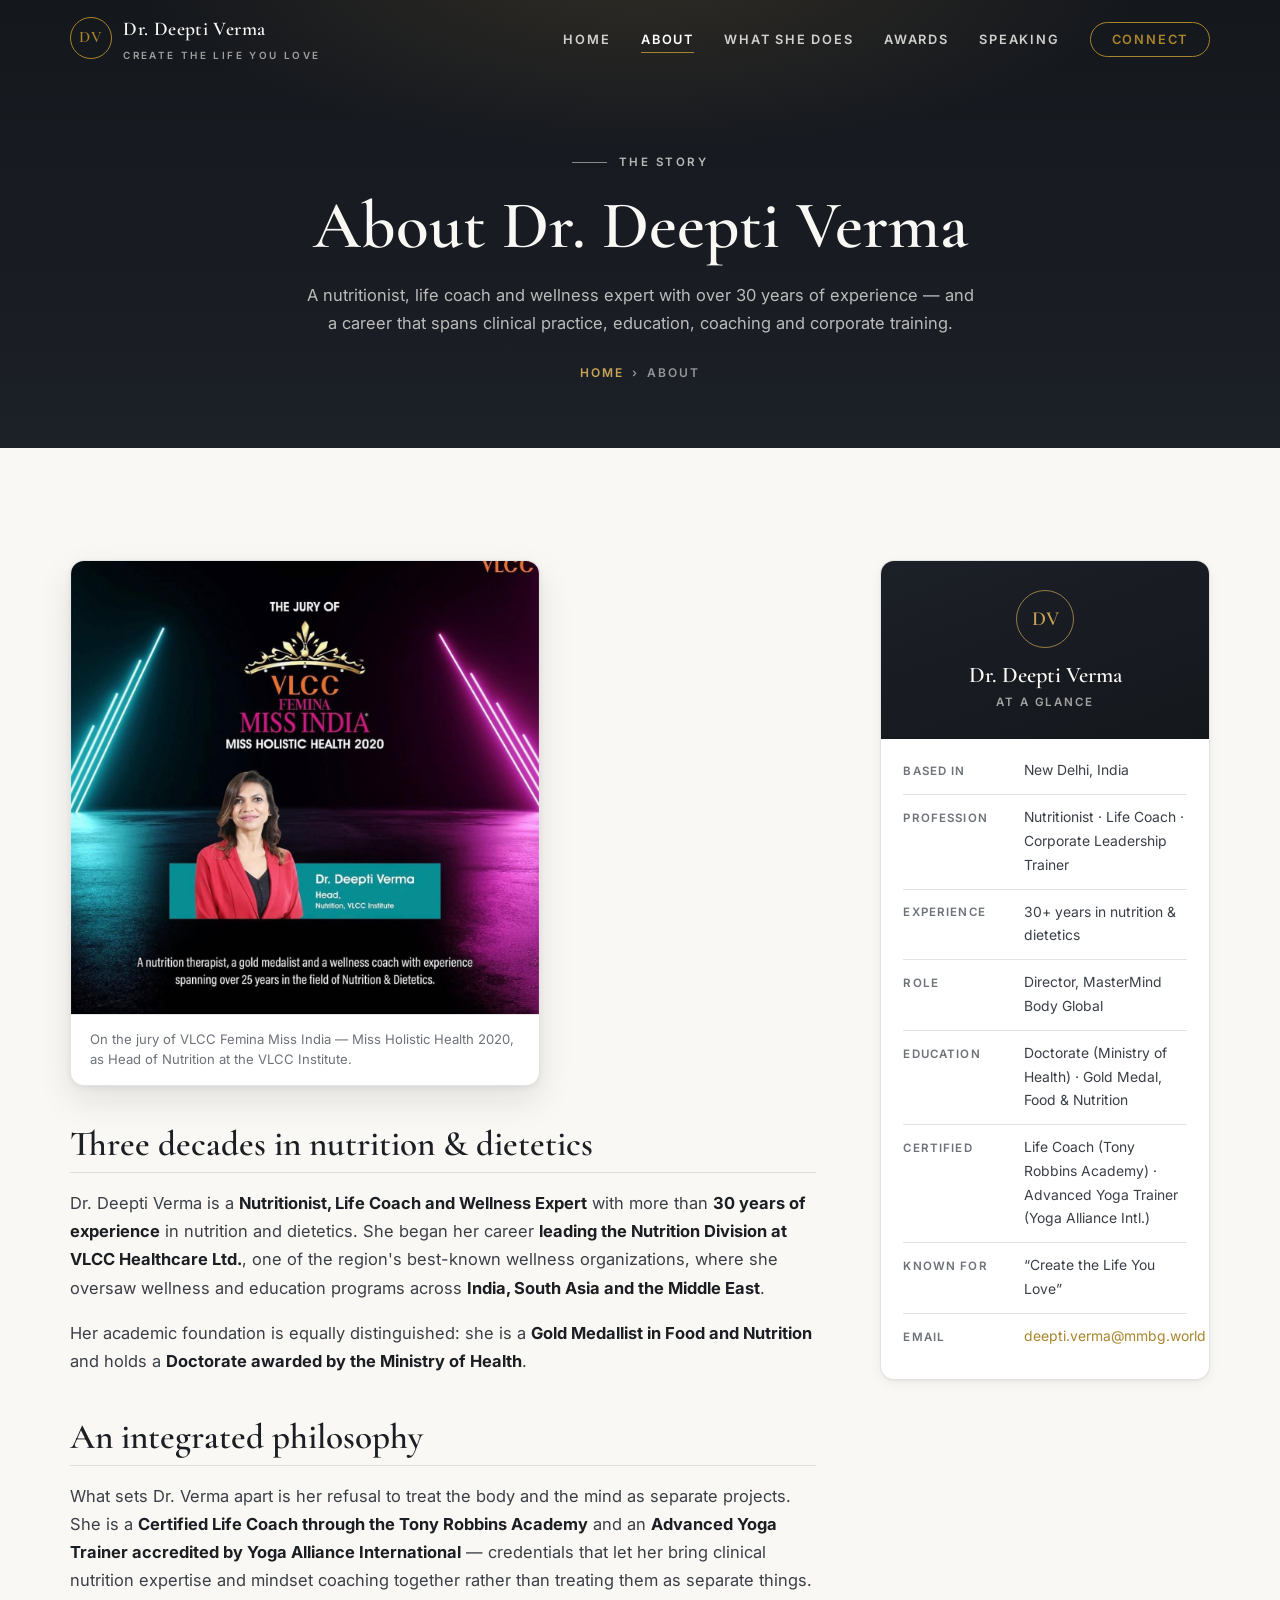
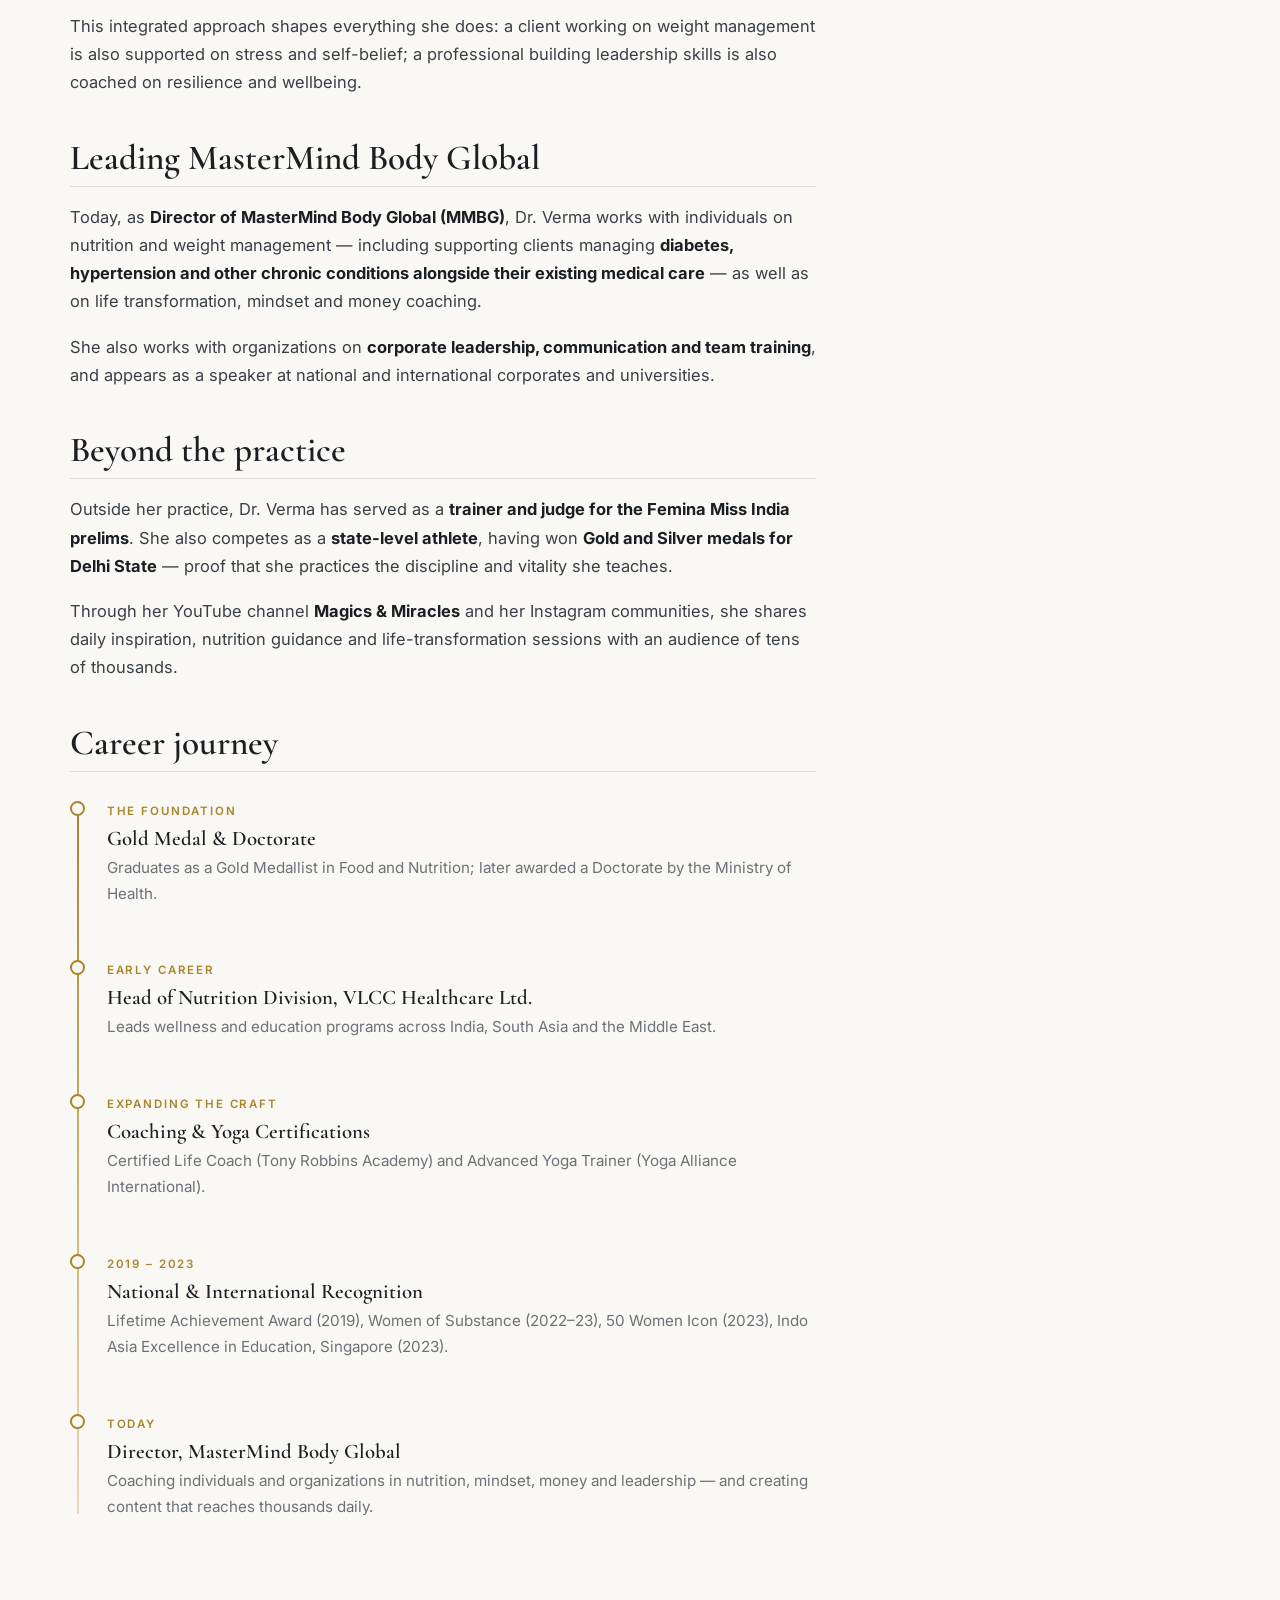
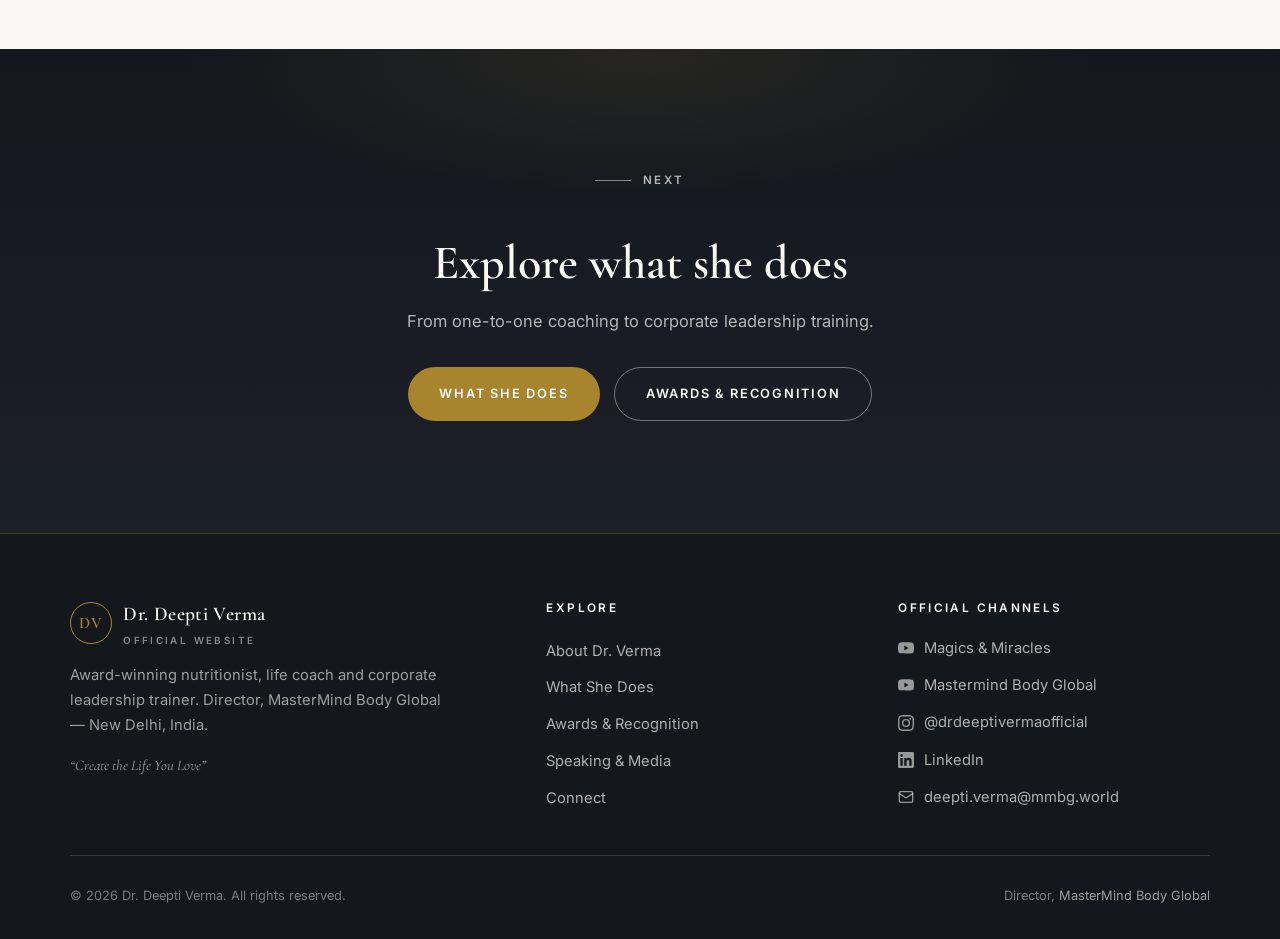
==== commit 2d6d817a: "Add Dr. Verma's award photos across all pages Place 8 real award/event photos: home hero portrait (5" ====
--- a/about/index.html
+++ b/about/index.html
@@ -59,6 +59,12 @@
     <section class="section">
       <div class="wrap about-layout">
         <article class="article reveal">
+          <figure class="figure lead-figure">
+            <img src="../assets/images/femina-miss-india-2020.jpg"
+                 alt="Dr. Deepti Verma featured as jury of VLCC Femina Miss India — Miss Holistic Health 2020, as Head of Nutrition, VLCC Institute"
+                 width="1206" height="1168" loading="lazy" decoding="async">
+            <figcaption>On the jury of VLCC Femina Miss India — Miss Holistic Health 2020, as Head of Nutrition at the VLCC Institute.</figcaption>
+          </figure>
           <h2>Three decades in nutrition &amp; dietetics</h2>
           <p>
             Dr. Deepti Verma is a <strong>Nutritionist, Life Coach and Wellness Expert</strong> with more than
--- a/assets/css/style.css
+++ b/assets/css/style.css
@@ -1033,3 +1033,115 @@
   .connect-card .platform-icon { width: 46px; height: 46px; }
   .hero-actions .btn, .cta-band .btn { width: 100%; max-width: 20rem; }
 }
+
+/* --------------------------------------------------------------------------
+   Photography & figures
+   -------------------------------------------------------------------------- */
+
+/* Photo filling the gold portrait frame (home hero, etc.) */
+.portrait-frame img.portrait-photo {
+  position: absolute;
+  inset: 0;
+  width: 100%;
+  height: 100%;
+  object-fit: cover;
+  object-position: center 16%;
+  z-index: 0;
+}
+.portrait-frame.has-photo::after { z-index: 2; }
+.portrait-frame.has-photo figcaption {
+  z-index: 3;
+  bottom: 0;
+  left: 0;
+  right: 0;
+  padding: 2.8rem 1rem 1.3rem;
+  background: linear-gradient(to top, rgba(20, 23, 28, 0.92), rgba(20, 23, 28, 0.35) 55%, transparent);
+  color: rgba(250, 248, 244, 0.92);
+}
+
+/* Reusable captioned figure */
+.figure {
+  margin: 0;
+  border-radius: var(--radius);
+  overflow: hidden;
+  background: var(--card);
+  border: 1px solid var(--line);
+  box-shadow: var(--shadow-md);
+}
+.figure > img { display: block; width: 100%; height: auto; }
+.figure figcaption {
+  padding: 0.95rem 1.2rem;
+  font-size: 0.82rem;
+  line-height: 1.5;
+  color: var(--muted);
+  border-top: 1px solid var(--line);
+}
+
+.lead-figure { max-width: 470px; margin-bottom: 2.4rem; }
+
+/* Media band reuses the .split grid, vertically centred */
+.media-band { align-items: center; }
+
+/* Recognition gallery */
+.gallery {
+  display: grid;
+  grid-template-columns: repeat(3, 1fr);
+  gap: 1.3rem;
+}
+.gallery figure {
+  position: relative;
+  margin: 0;
+  border-radius: var(--radius);
+  overflow: hidden;
+  border: 1px solid var(--line);
+  box-shadow: var(--shadow-sm);
+}
+.gallery img {
+  display: block;
+  width: 100%;
+  height: auto;
+  aspect-ratio: 3 / 3.5;
+  object-fit: cover;
+  object-position: center 20%;
+  transition: transform 0.6s ease;
+}
+.gallery figure:hover img { transform: scale(1.06); }
+.gallery figcaption {
+  position: absolute;
+  inset: auto 0 0 0;
+  padding: 1.9rem 1rem 0.95rem;
+  color: #fff;
+  font-size: 0.82rem;
+  font-weight: 600;
+  line-height: 1.4;
+  letter-spacing: 0.01em;
+  background: linear-gradient(to top, rgba(20, 23, 28, 0.94), rgba(20, 23, 28, 0.15) 72%, transparent);
+}
+.gallery figcaption span {
+  display: block;
+  font-weight: 500;
+  font-size: 0.74rem;
+  letter-spacing: 0.14em;
+  text-transform: uppercase;
+  color: var(--gold-bright);
+  margin-bottom: 0.2rem;
+}
+
+/* Small centred portrait for the connect hero */
+.hero-portrait {
+  width: min(320px, 78%);
+  margin: 1.8rem auto 0;
+  border-radius: var(--radius);
+  overflow: hidden;
+  border: 1px solid rgba(201, 164, 88, 0.4);
+  box-shadow: var(--shadow-md);
+}
+.hero-portrait img { display: block; width: 100%; height: auto; }
+
+@media (max-width: 1020px) {
+  .gallery { grid-template-columns: repeat(2, 1fr); }
+}
+@media (max-width: 640px) {
+  .gallery { grid-template-columns: 1fr; }
+  .gallery img { aspect-ratio: 3 / 2.6; }
+}
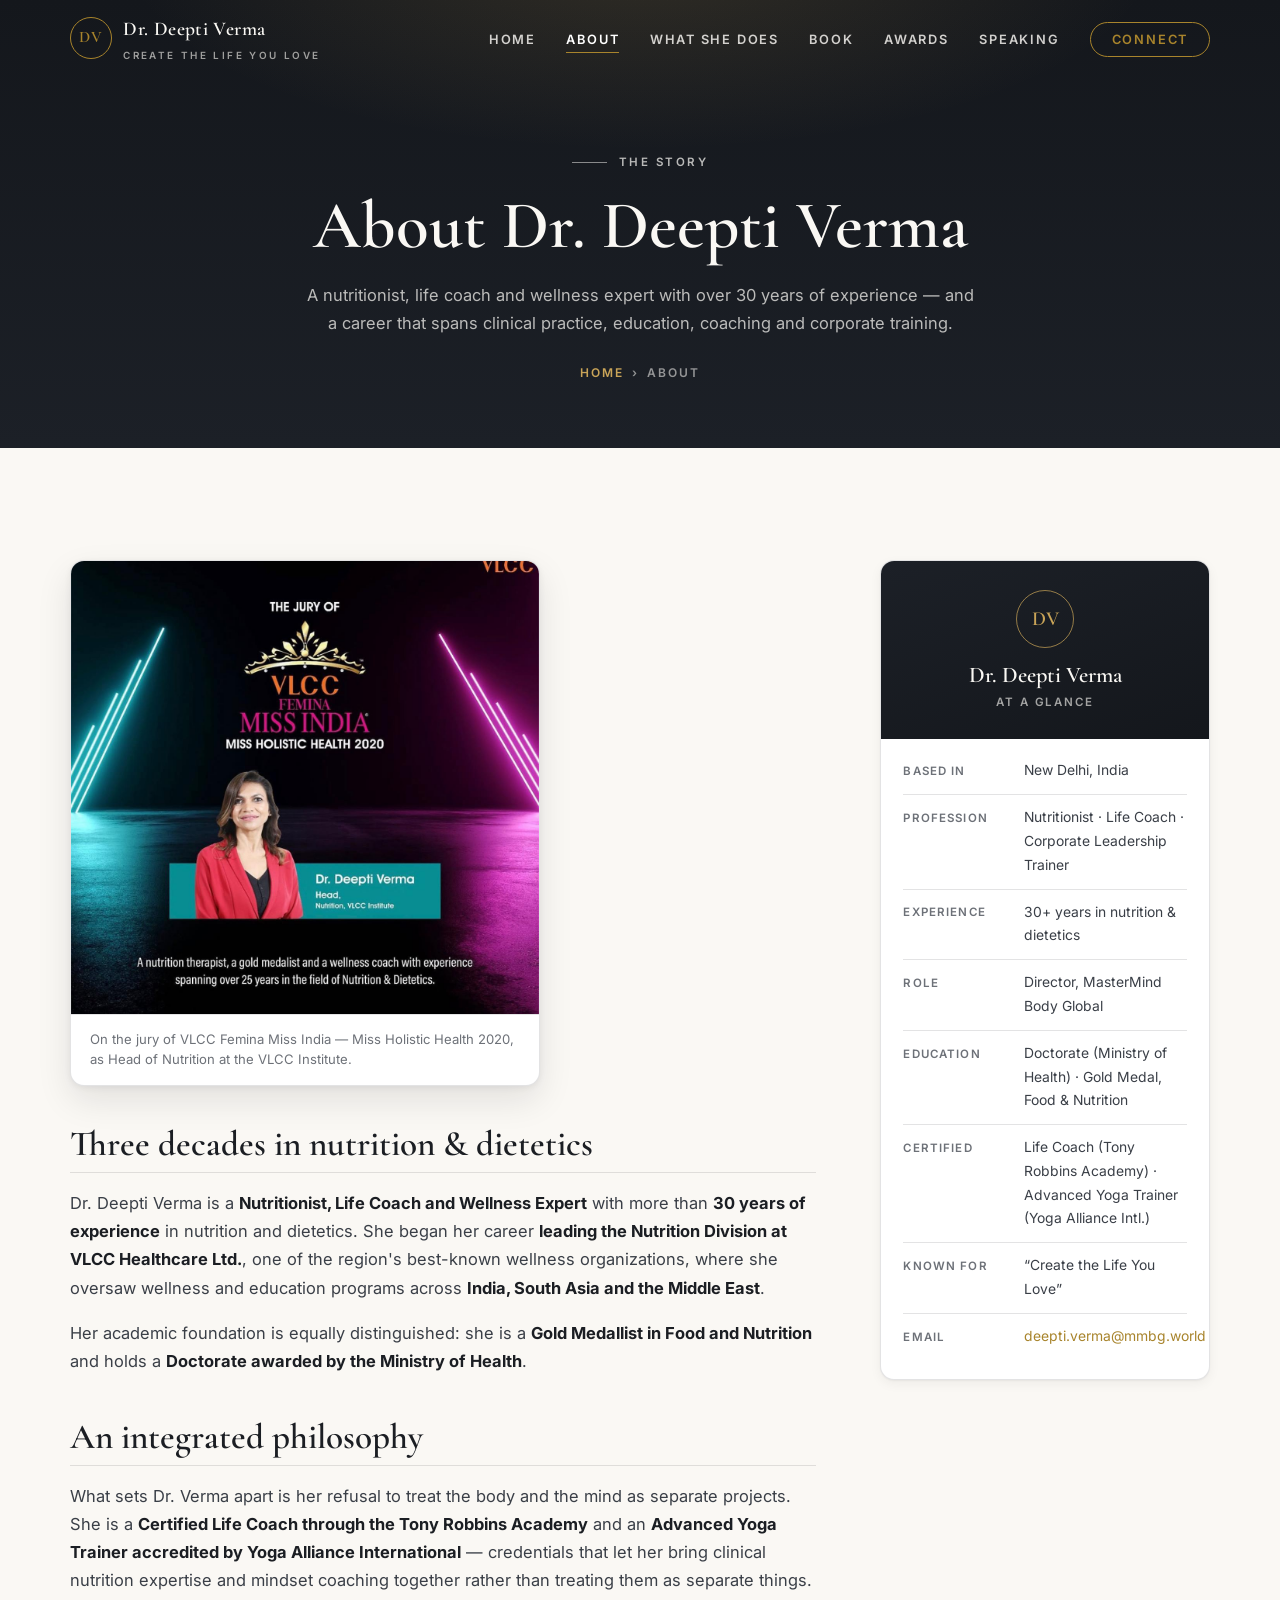
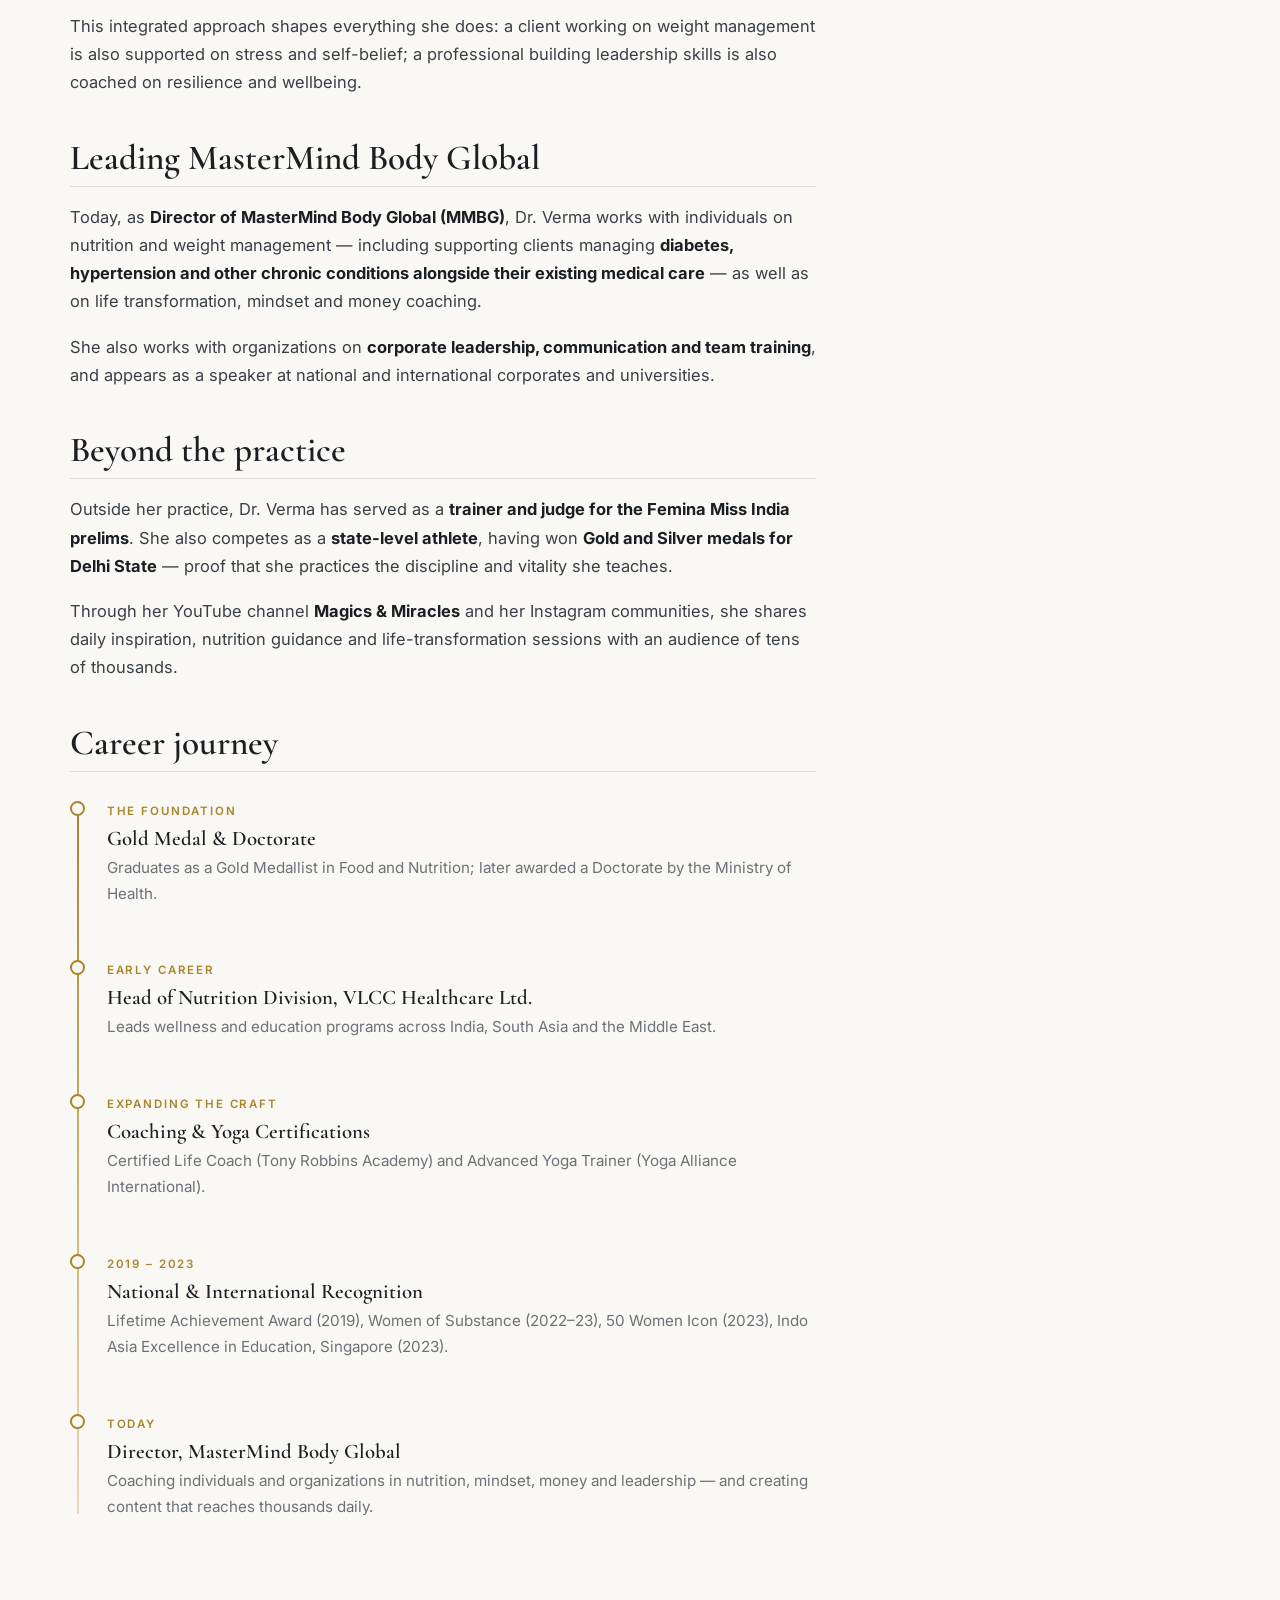
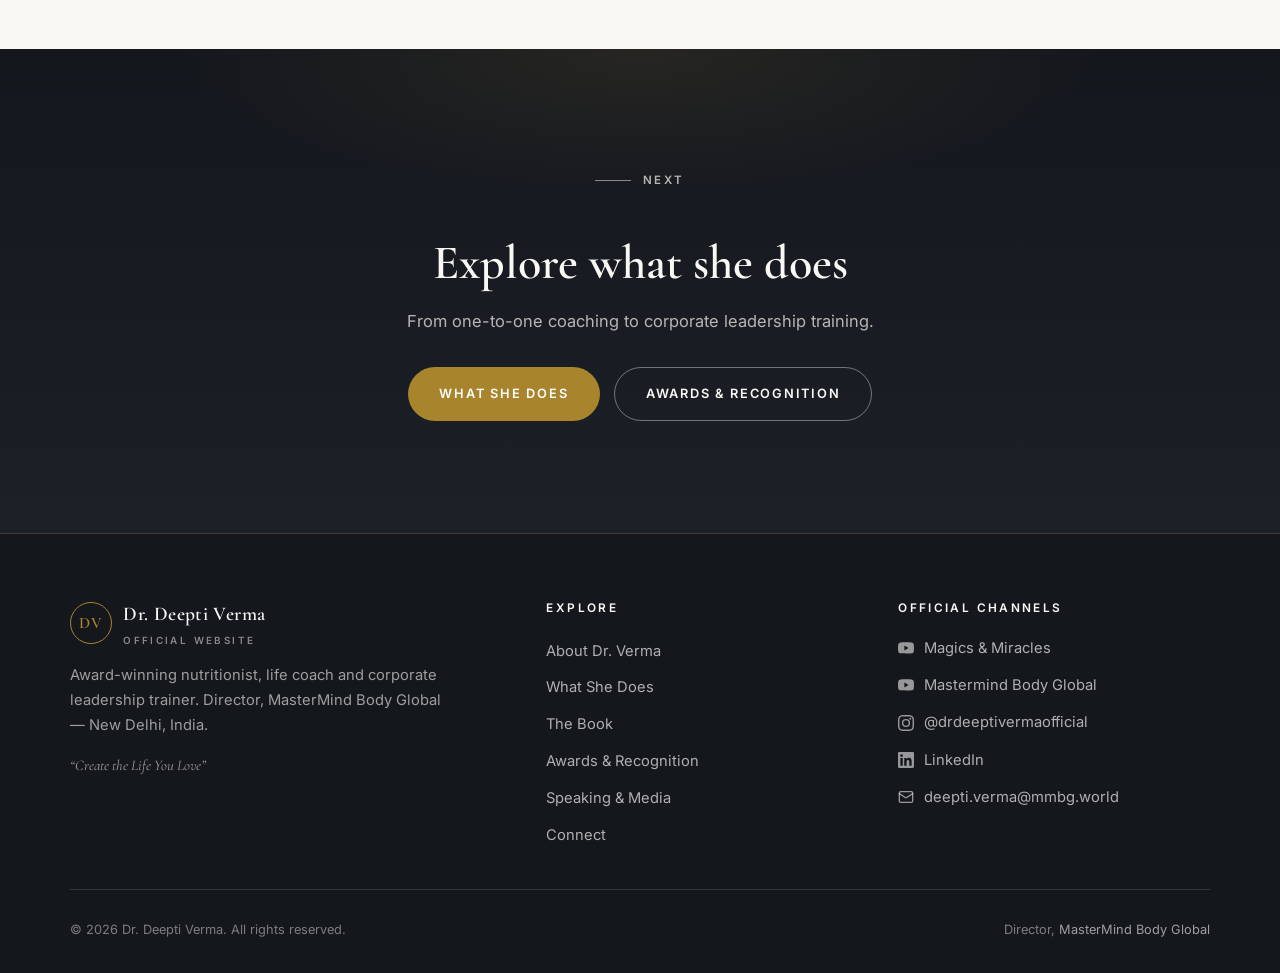
==== commit e0b102ed: "Add Book page and feature for "Master Your Mind & Body" New /book/ page with the book's main launch " ====
--- a/about/index.html
+++ b/about/index.html
@@ -32,6 +32,7 @@
           <li><a href="../">Home</a></li>
           <li><a href="./" class="active">About</a></li>
           <li><a href="../services/">What She Does</a></li>
+          <li><a href="../book/">Book</a></li>
           <li><a href="../awards/">Awards</a></li>
           <li><a href="../speaking/">Speaking</a></li>
           <li><a href="../connect/" class="nav-cta">Connect</a></li>
@@ -203,6 +204,7 @@
           <ul class="footer-links">
             <li><a href="./">About Dr. Verma</a></li>
             <li><a href="../services/">What She Does</a></li>
+            <li><a href="../book/">The Book</a></li>
             <li><a href="../awards/">Awards &amp; Recognition</a></li>
             <li><a href="../speaking/">Speaking &amp; Media</a></li>
             <li><a href="../connect/">Connect</a></li>
--- a/assets/css/style.css
+++ b/assets/css/style.css
@@ -981,7 +981,7 @@
   .infobox { position: static; max-width: 30rem; }
 }
 
-@media (max-width: 880px) {
+@media (max-width: 1000px) {
   .nav-links {
     position: fixed;
     inset: 0;
@@ -1145,3 +1145,127 @@
   .gallery { grid-template-columns: 1fr; }
   .gallery img { aspect-ratio: 3 / 2.6; }
 }
+
+/* Landscape gallery variant (e.g. book-launch photos) */
+.gallery.landscape img { aspect-ratio: 3 / 2; object-position: center; }
+@media (max-width: 640px) {
+  .gallery.landscape img { aspect-ratio: 3 / 2; }
+}
+
+/* --------------------------------------------------------------------------
+   Book feature
+   -------------------------------------------------------------------------- */
+
+.book-feature { align-items: center; }
+
+.book-cover-wrap { position: relative; }
+
+.book-cover {
+  position: relative;
+  border-radius: var(--radius);
+  overflow: hidden;
+  box-shadow: var(--shadow-md);
+  border: 1px solid var(--line);
+  background: linear-gradient(160deg, #ffffff, var(--paper-2));
+}
+.book-cover img { display: block; width: 100%; height: auto; }
+
+.book-rating {
+  position: absolute;
+  left: 1.1rem;
+  bottom: 1.1rem;
+  display: flex;
+  align-items: center;
+  gap: 0.65rem;
+  background: #ffffff;
+  border-radius: 12px;
+  padding: 0.6rem 0.95rem;
+  box-shadow: var(--shadow-md);
+}
+.book-rating .score {
+  font-family: var(--serif);
+  font-size: 1.7rem;
+  font-weight: 600;
+  line-height: 1;
+  color: var(--ink);
+}
+.book-rating .stars { color: var(--gold); font-size: 0.82rem; letter-spacing: 1px; }
+.book-rating .rlabel { font-size: 0.68rem; color: var(--muted); margin-top: 0.1rem; }
+
+.badge-bestseller {
+  display: inline-flex;
+  align-items: center;
+  gap: 0.5rem;
+  background: var(--dark);
+  color: var(--gold-bright);
+  font-size: 0.7rem;
+  font-weight: 600;
+  letter-spacing: 0.18em;
+  text-transform: uppercase;
+  padding: 0.45rem 1rem;
+  border-radius: 999px;
+}
+.badge-bestseller svg { width: 14px; height: 14px; }
+
+.book-title { font-size: clamp(2.4rem, 5.5vw, 3.8rem); line-height: 1.04; margin: 1.1rem 0 0.5rem; }
+.book-title em { font-style: italic; color: var(--gold); }
+
+.book-subtitle {
+  font-size: 0.78rem;
+  font-weight: 600;
+  letter-spacing: 0.22em;
+  text-transform: uppercase;
+  color: var(--gold);
+}
+
+.book-byline { color: var(--muted); margin-top: 1rem; }
+.book-byline strong { color: var(--ink); }
+
+.book-desc { color: var(--ink-soft); margin-top: 1.1rem; }
+
+.book-quote {
+  border-left: 3px solid var(--gold);
+  padding: 0.3rem 0 0.3rem 1.2rem;
+  margin: 1.5rem 0;
+  font-family: var(--serif);
+  font-style: italic;
+  font-size: 1.22rem;
+  line-height: 1.45;
+  color: var(--ink-soft);
+}
+.book-quote cite {
+  display: block;
+  font-family: var(--sans);
+  font-style: normal;
+  font-size: 0.74rem;
+  letter-spacing: 0.1em;
+  text-transform: uppercase;
+  color: var(--muted);
+  margin-top: 0.6rem;
+}
+
+.book-points { list-style: none; display: grid; gap: 1.2rem; margin: 1.7rem 0; }
+.book-points li { display: flex; gap: 1rem; align-items: flex-start; }
+.book-points .bp-icon {
+  flex: none;
+  width: 44px;
+  height: 44px;
+  border-radius: 11px;
+  display: grid;
+  place-items: center;
+  background: linear-gradient(135deg, rgba(168, 132, 44, 0.12), rgba(201, 164, 88, 0.2));
+  color: var(--gold);
+}
+.book-points .bp-icon svg { width: 21px; height: 21px; }
+.book-points h3 { font-size: 1.15rem; margin-bottom: 0.2rem; }
+.book-points p { font-size: 0.9rem; color: var(--muted); }
+
+.book-buy { display: flex; flex-wrap: wrap; align-items: center; gap: 1.3rem; margin-top: 1.9rem; }
+.book-meta { font-size: 0.85rem; color: var(--muted); }
+
+.btn-dark { background: var(--dark); color: #fff; }
+.btn-dark:hover { background: var(--gold); color: #fff; }
+
+@media (max-width: 880px) {
+  .book-feature .book-cover-wrap { max-width: 30rem; margin-inline: auto; }
+}
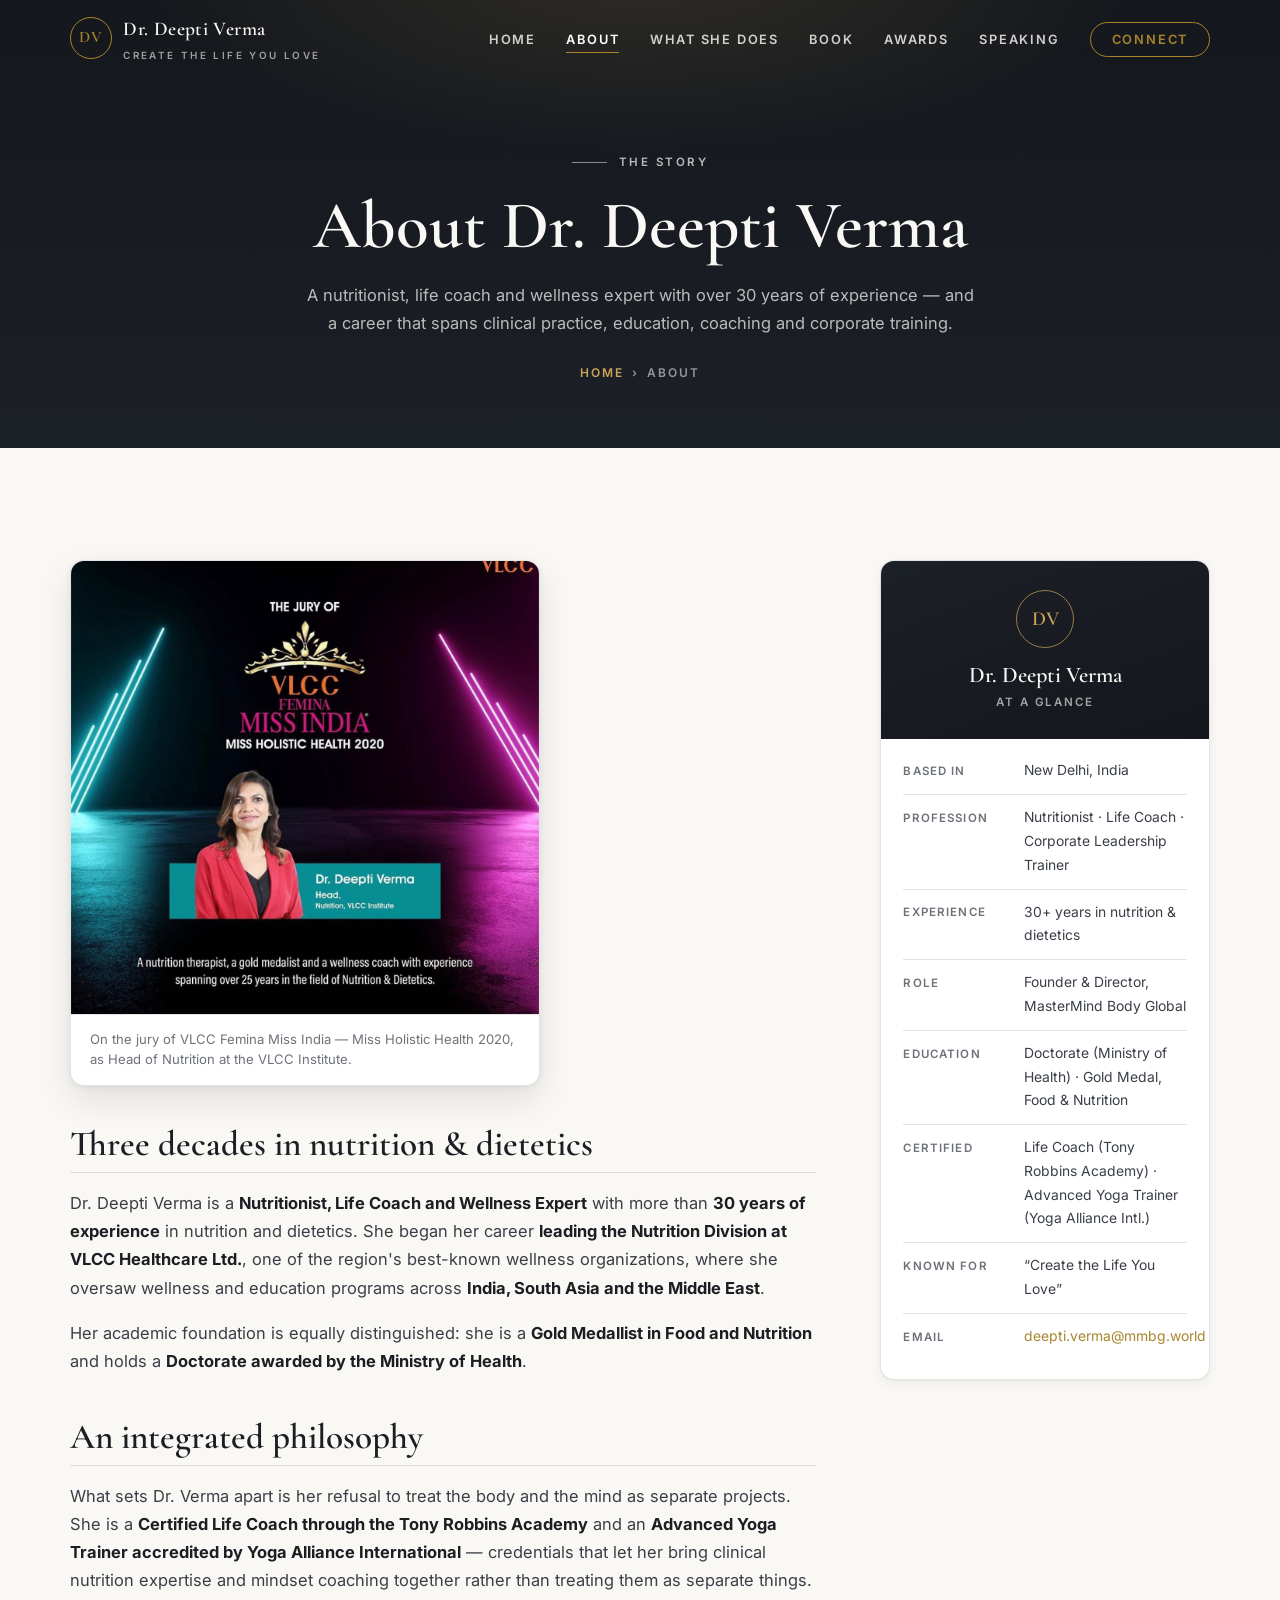
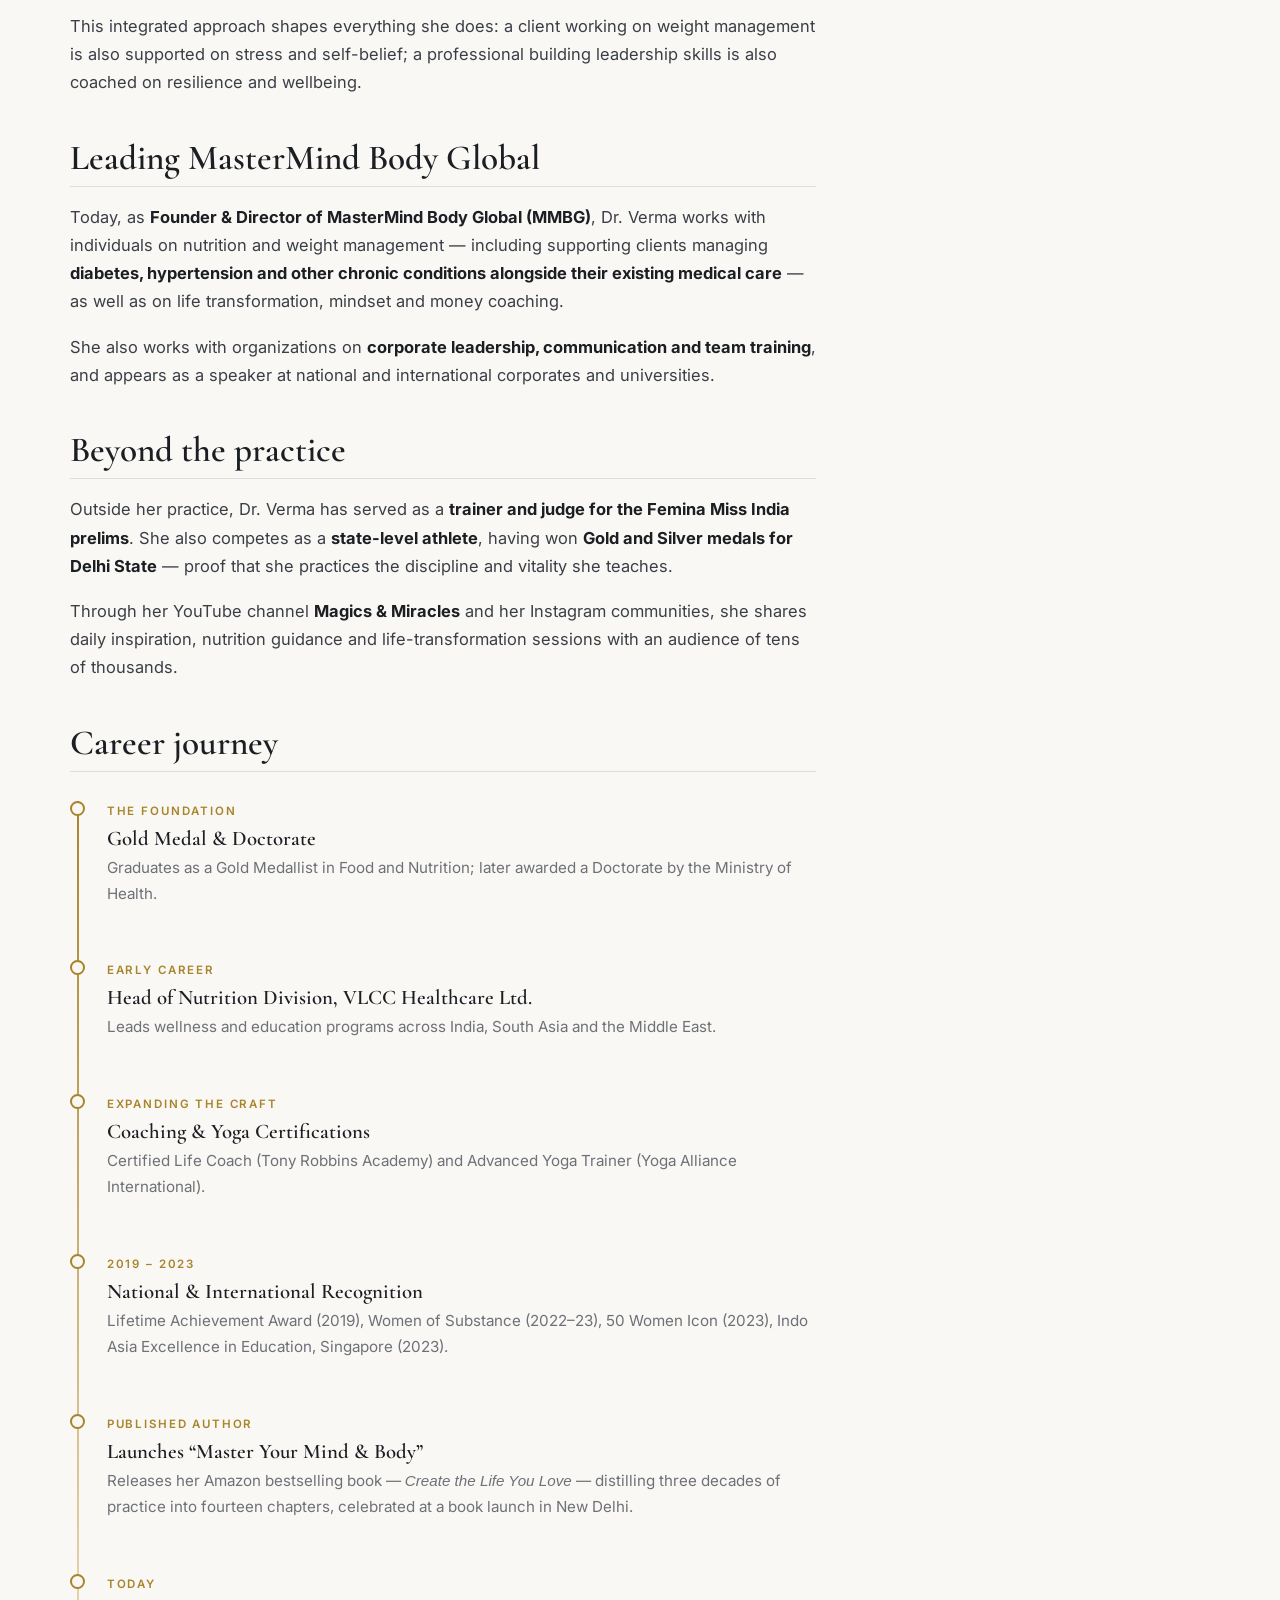
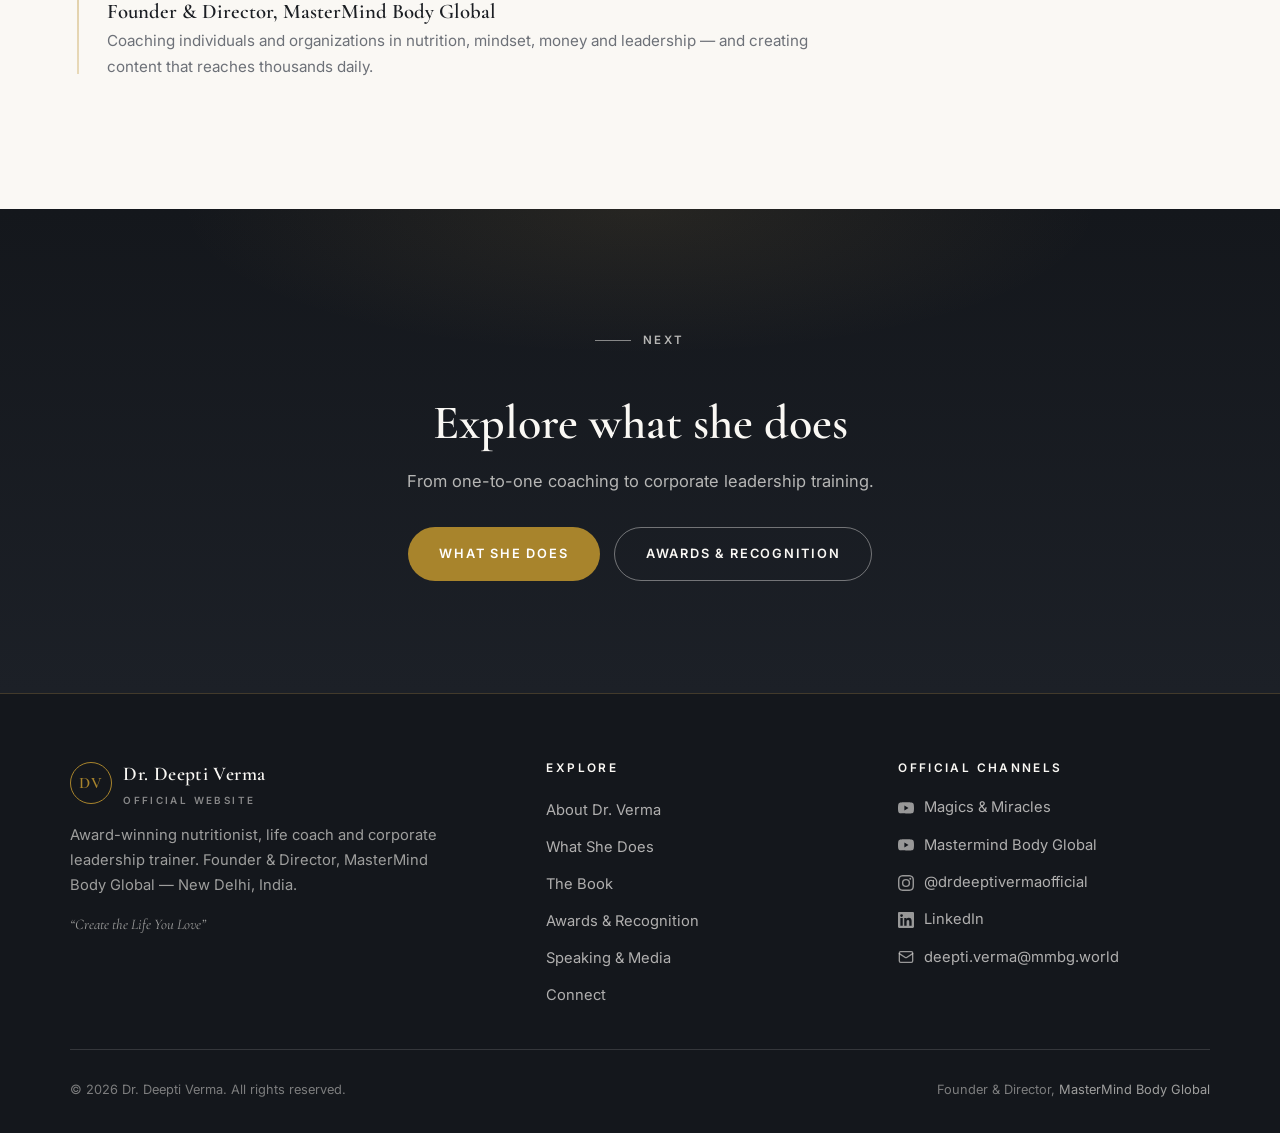
==== commit e9204f2a: "Update title to "Founder & Director" and add book launch to About timeline Per client note: change h" ====
--- a/about/index.html
+++ b/about/index.html
@@ -8,7 +8,7 @@
   <link rel="canonical" href="https://www.drdeeptiverma.world/about/">
   <meta property="og:type" content="profile">
   <meta property="og:title" content="About Dr. Deepti Verma">
-  <meta property="og:description" content="30+ years in nutrition and dietetics. Doctorate from the Ministry of Health, Certified Life Coach (Tony Robbins Academy), Director of MasterMind Body Global.">
+  <meta property="og:description" content="30+ years in nutrition and dietetics. Doctorate from the Ministry of Health, Certified Life Coach (Tony Robbins Academy), Founder &amp; Director of MasterMind Body Global.">
   <meta property="og:url" content="https://www.drdeeptiverma.world/about/">
   <link rel="icon" type="image/svg+xml" href="../assets/favicon.svg">
   <link rel="preconnect" href="https://fonts.googleapis.com">
@@ -95,7 +95,7 @@
 
           <h2>Leading MasterMind Body Global</h2>
           <p>
-            Today, as <strong>Director of MasterMind Body Global (MMBG)</strong>, Dr. Verma works with
+            Today, as <strong>Founder &amp; Director of MasterMind Body Global (MMBG)</strong>, Dr. Verma works with
             individuals on nutrition and weight management — including supporting clients managing
             <strong>diabetes, hypertension and other chronic conditions alongside their existing medical
             care</strong> — as well as on life transformation, mindset and money coaching.
@@ -142,8 +142,13 @@
               <p>Lifetime Achievement Award (2019), Women of Substance (2022–23), 50 Women Icon (2023), Indo Asia Excellence in Education, Singapore (2023).</p>
             </li>
             <li>
+              <span class="t-label">Published Author</span>
+              <h3>Launches “Master Your Mind &amp; Body”</h3>
+              <p>Releases her Amazon bestselling book — <em>Create the Life You Love</em> — distilling three decades of practice into fourteen chapters, celebrated at a book launch in New Delhi.</p>
+            </li>
+            <li>
               <span class="t-label">Today</span>
-              <h3>Director, MasterMind Body Global</h3>
+              <h3>Founder &amp; Director, MasterMind Body Global</h3>
               <p>Coaching individuals and organizations in nutrition, mindset, money and leadership — and creating content that reaches thousands daily.</p>
             </li>
           </ul>
@@ -160,7 +165,7 @@
               <div class="row"><dt>Based in</dt><dd>New Delhi, India</dd></div>
               <div class="row"><dt>Profession</dt><dd>Nutritionist · Life Coach · Corporate Leadership Trainer</dd></div>
               <div class="row"><dt>Experience</dt><dd>30+ years in nutrition &amp; dietetics</dd></div>
-              <div class="row"><dt>Role</dt><dd>Director, MasterMind Body Global</dd></div>
+              <div class="row"><dt>Role</dt><dd>Founder &amp; Director, MasterMind Body Global</dd></div>
               <div class="row"><dt>Education</dt><dd>Doctorate (Ministry of Health) · Gold Medal, Food &amp; Nutrition</dd></div>
               <div class="row"><dt>Certified</dt><dd>Life Coach (Tony Robbins Academy) · Advanced Yoga Trainer (Yoga Alliance Intl.)</dd></div>
               <div class="row"><dt>Known for</dt><dd>“Create the Life You Love”</dd></div>
@@ -196,7 +201,7 @@
             </span>
           </a>
           <p>Award-winning nutritionist, life coach and corporate leadership trainer.
-             Director, MasterMind Body Global — New Delhi, India.</p>
+             Founder &amp; Director, MasterMind Body Global — New Delhi, India.</p>
           <p class="footer-motto">“Create the Life You Love”</p>
         </div>
         <div>
@@ -233,7 +238,7 @@
       </div>
       <div class="footer-bottom">
         <span>© <span data-year>2026</span> Dr. Deepti Verma. All rights reserved.</span>
-        <span>Director, <a href="https://mmbg.world" target="_blank" rel="noopener">MasterMind Body Global</a></span>
+        <span>Founder &amp; Director, <a href="https://mmbg.world" target="_blank" rel="noopener">MasterMind Body Global</a></span>
       </div>
     </div>
   </footer>
--- a/assets/css/style.css
+++ b/assets/css/style.css
@@ -977,7 +977,7 @@
 @media (max-width: 1020px) {
   .card-grid { grid-template-columns: repeat(2, 1fr); }
   .stats-grid { grid-template-columns: repeat(2, 1fr); }
-  .about-layout { grid-template-columns: 1fr; }
+  .about-layout { grid-template-columns: minmax(0, 1fr); }
   .infobox { position: static; max-width: 30rem; }
 }
 
